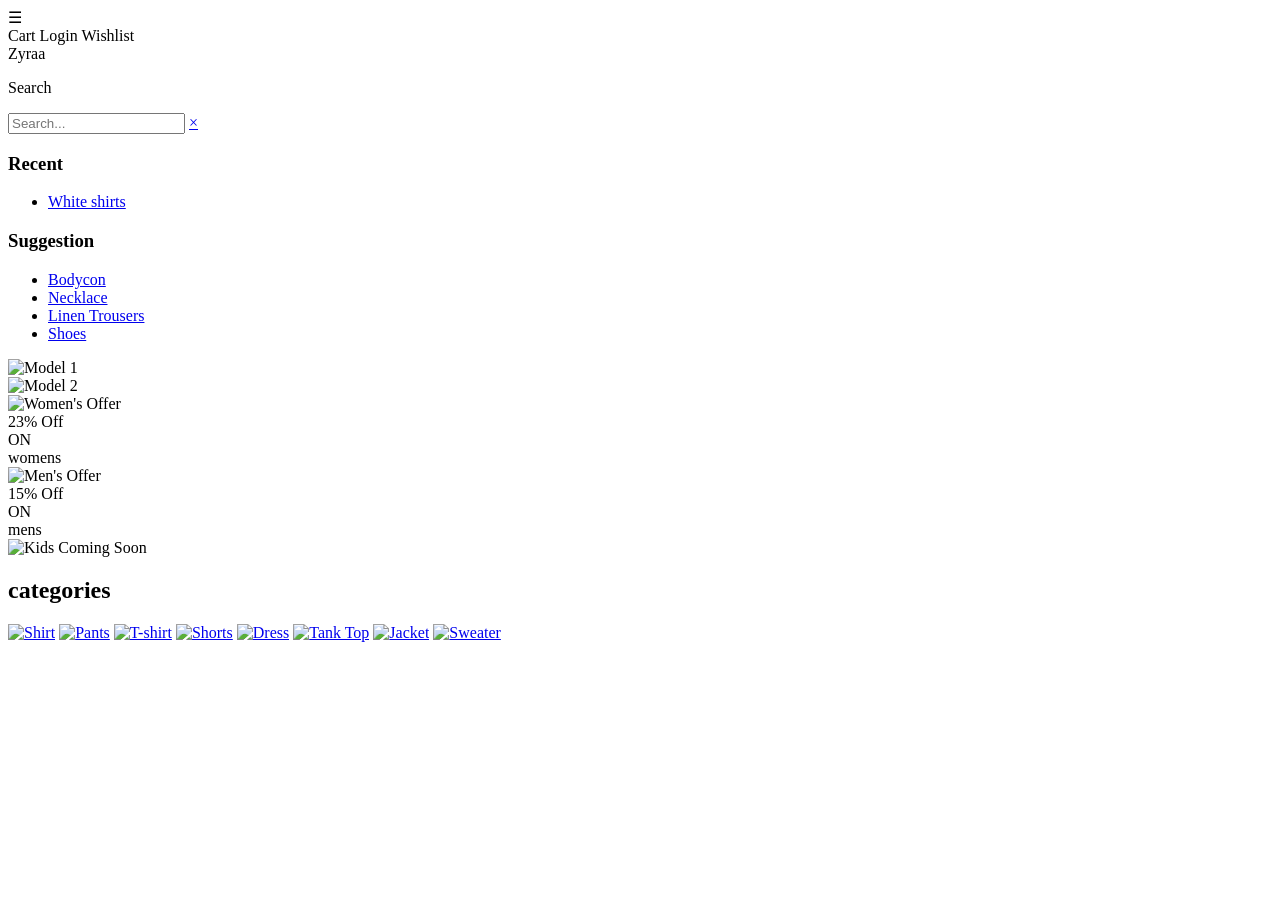
==== index.html @ 3f70c380 "Add files via upload" ====
<!DOCTYPE html>
<html lang="en">
<head>
  <meta charset="UTF-8" />
  <meta name="viewport" content="width=device-width, initial-scale=1.0"/>
  <title>Zyraa Fashion</title>
  <link rel="stylesheet" href="style.css" />
</head>
<body>

  <!-- Header / Navigation -->
   <!-- Header / Navigation -->
  <header>
    <div class="nav">
      <!-- Left: Menu + Logo -->
      <div class="left-section">
        <div class="menu">
             ☰
          <div class="dropdown">
            <span>Cart</span>
            <span>Login</span>
            <span>Wishlist</span>
            <!-- Add more items here -->
          </div>
        </div>
        <div class="logo">Zyraa</div>
      </div>

      <!-- Right: Search -->
      <div class="nav-right">
        <!-- Trigger Button -->
        <p id="openSearch" class="search-trigger">Search</p>

        <div id="searchPanel" class="search-container">
          <input type="text" class="search-input" placeholder="Search...">
          <span class="search-icon"></span>
          <a href="#" id="closeSearch" class="back-btn">×</a>

          <div class="search-section">
            <h3>Recent</h3>
            <ul class="search-list">
              <li><a href="#">White shirts</a></li>
            </ul>
          </div>  
          <div class="search-section">
            <h3>Suggestion</h3>
            <ul class="search-list">
              <li><a href="#">Bodycon</a></li>
              <li><a href="#">Necklace</a></li>
              <li><a href="#">Linen Trousers</a></li>
              <li><a href="#">Shoes</a></li>
            </ul>
          </div>
        </div>
      </div>
    </div>
  </header>


  <!-- Hero Section -->
  <section class="hero">
  <div class="hero-img">
    <img src="hero1.jpg" alt="Model 1">
  </div>
  <div class="hero-img">
    <img src="hero2.jpg" alt="Model 2">
  </div>
</section>


  <!-- Offers Section -->
  <section class="offers">
    <div class="offer">
      <img src="offer1.jpg" alt="Women's Offer">
      <div class="label">23% Off<br>ON<br>womens</div>
    </div>
    <div class="offer">
      <img src="offer2.jpg" alt="Men's Offer">
      <div class="label">15% Off<br>ON<br>mens</div>
    </div>
    <div class="offer">
      <img src="offer3.jpg" alt="Kids Coming Soon">
      <div class="label small"></div>
    </div>
  </section>

  <!-- Categories Section -->
  <section class="categories">
    <h2>categories</h2>
    <div class="grid">
      <a href="shirt.html"><img src="cat1.jpg" alt="Shirt" /></a>
      <a href="pants.html"><img src="cat2.jpg" alt="Pants" /></a>
      <a href="tshirt.html"><img src="cat3.jpg" alt="T-shirt" /></a>
      <a href="shorts.html"><img src="cat4.jpg" alt="Shorts" /></a>
      <a href="dress.html"><img src="cat5.jpg" alt="Dress" /></a>
      <a href="tanktop.html"><img src="cat6.jpg" alt="Tank Top" /></a>
      <a href="jacket.html"><img src="cat7.jpg" alt="Jacket" /></a>
      <a href="sweater.html"><img src="cat8.jpg" alt="Sweater" /></a>
    </div>
  </section>

</body>
<script src="script.js"></script>
</html>
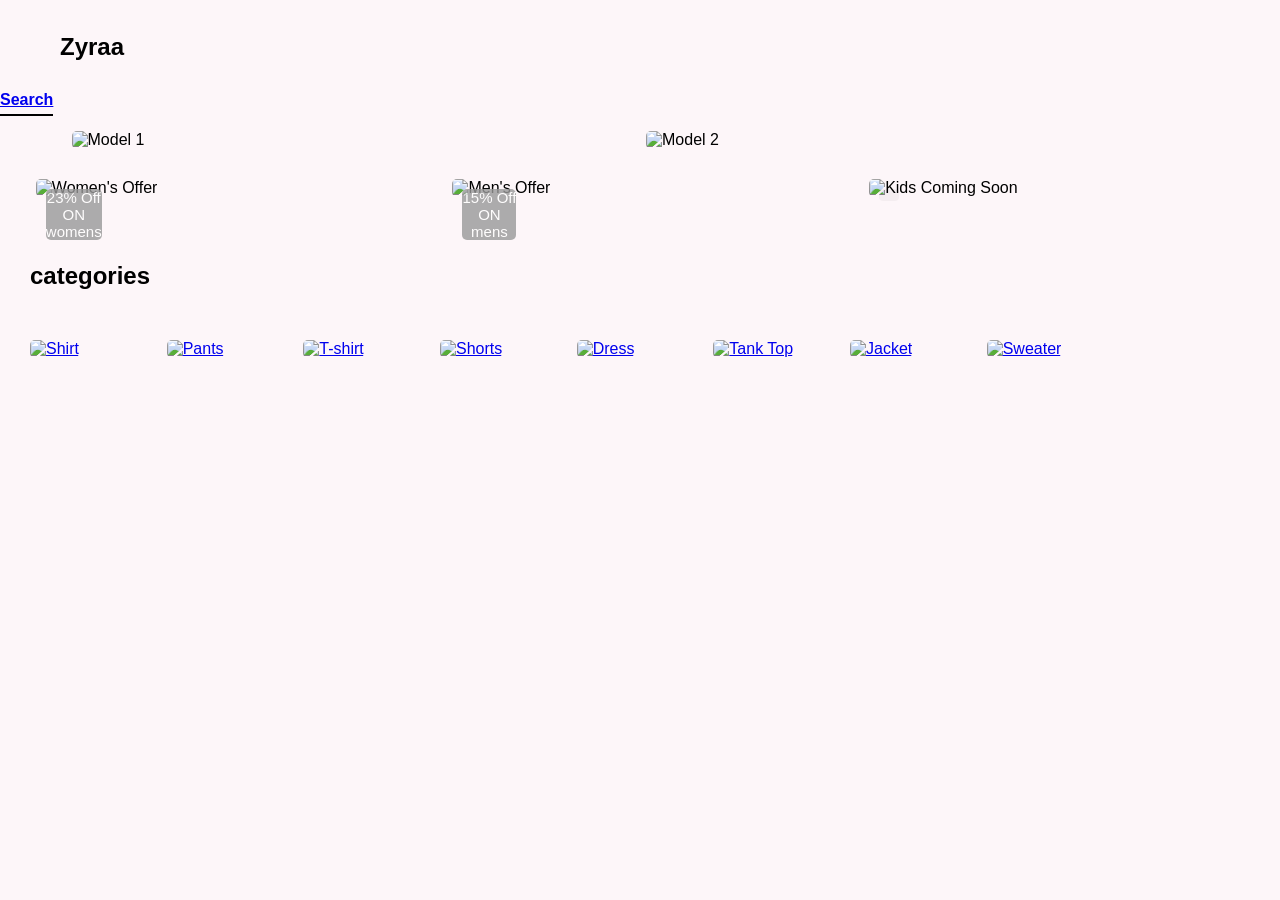
==== commit 2b75261c: "Update index.html" ====
--- a/index.html
+++ b/index.html
@@ -1,54 +1,33 @@
 <!DOCTYPE html>
 <html lang="en">
 <head>
+  <link href="https://fonts.googleapis.com/css2?family=Sansation:wght@300&display=swap" rel="stylesheet">
   <meta charset="UTF-8" />
   <meta name="viewport" content="width=device-width, initial-scale=1.0"/>
   <title>Zyraa Fashion</title>
   <link rel="stylesheet" href="style.css" />
 </head>
 <body>
-
-  <!-- Header / Navigation -->
-   <!-- Header / Navigation -->
-  <header>
-    <div class="nav">
-      <!-- Left: Menu + Logo -->
-      <div class="left-section">
-        <div class="menu">
-             ☰
-          <div class="dropdown">
-            <span>Cart</span>
-            <span>Login</span>
-            <span>Wishlist</span>
-            <!-- Add more items here -->
-          </div>
-        </div>
+<header>
+  <div class="menu">
+        <button id="menu-btn" class="menu-btn" style="padding:0; background:none; border:none; cursor:pointer;">
+          <span class="bar"></span>
+          <span class="bar"></span>
+          <span class="bar"></span>
+        </button>
+      </div>
         <div class="logo">Zyraa</div>
-      </div>
-
       <!-- Right: Search -->
       <div class="nav-right">
         <!-- Trigger Button -->
-        <p id="openSearch" class="search-trigger">Search</p>
-
-        <div id="searchPanel" class="search-container">
-          <input type="text" class="search-input" placeholder="Search...">
+        <a href="search.html" id="openSearch" class="search-trigger">Search</a>
+        <div id="searchPanel" class="search-container">       
           <span class="search-icon"></span>
-          <a href="#" id="closeSearch" class="back-btn">×</a>
-
           <div class="search-section">
-            <h3>Recent</h3>
             <ul class="search-list">
-              <li><a href="#">White shirts</a></li>
             </ul>
           </div>  
           <div class="search-section">
-            <h3>Suggestion</h3>
-            <ul class="search-list">
-              <li><a href="#">Bodycon</a></li>
-              <li><a href="#">Necklace</a></li>
-              <li><a href="#">Linen Trousers</a></li>
-              <li><a href="#">Shoes</a></li>
             </ul>
           </div>
         </div>
@@ -56,49 +35,46 @@
     </div>
   </header>
 
-
   <!-- Hero Section -->
   <section class="hero">
   <div class="hero-img">
-    <img src="hero1.jpg" alt="Model 1">
+    <img src="cats/hero1.jpg" alt="Model 1">
   </div>
   <div class="hero-img">
-    <img src="hero2.jpg" alt="Model 2">
+    <img src="cats/hero2.jpg" alt="Model 2">
   </div>
 </section>
-
-
   <!-- Offers Section -->
   <section class="offers">
     <div class="offer">
-      <img src="offer1.jpg" alt="Women's Offer">
+      <img src="cats/offer1.jpg" alt="Women's Offer">
       <div class="label">23% Off<br>ON<br>womens</div>
     </div>
     <div class="offer">
-      <img src="offer2.jpg" alt="Men's Offer">
+      <img src="cats/offer2.jpg" alt="Men's Offer">
       <div class="label">15% Off<br>ON<br>mens</div>
     </div>
     <div class="offer">
-      <img src="offer3.jpg" alt="Kids Coming Soon">
+      <img src="cats/offer3.jpg" alt="Kids Coming Soon">
       <div class="label small"></div>
     </div>
   </section>
 
   <!-- Categories Section -->
+
   <section class="categories">
     <h2>categories</h2>
     <div class="grid">
-      <a href="shirt.html"><img src="cat1.jpg" alt="Shirt" /></a>
-      <a href="pants.html"><img src="cat2.jpg" alt="Pants" /></a>
-      <a href="tshirt.html"><img src="cat3.jpg" alt="T-shirt" /></a>
-      <a href="shorts.html"><img src="cat4.jpg" alt="Shorts" /></a>
-      <a href="dress.html"><img src="cat5.jpg" alt="Dress" /></a>
-      <a href="tanktop.html"><img src="cat6.jpg" alt="Tank Top" /></a>
-      <a href="jacket.html"><img src="cat7.jpg" alt="Jacket" /></a>
-      <a href="sweater.html"><img src="cat8.jpg" alt="Sweater" /></a>
+      <a href="whitetshirt.html"><img src="cats/cat1.jpg" alt="Shirt" /></a>
+      <a href="pants.html"><img src="cats/cat2.jpg" alt="Pants" /></a>
+      <a href="page.html"><img src="cats/cat3.jpg" alt="T-shirt" /></a>
+      <a href="shorts.html"><img src="cats/cat4.jpg" alt="Shorts" /></a>
+      <a href="dress.html"><img src="cats/cat5.jpg" alt="Dress" /></a>
+      <a href="tanktop.html"><img src="cats/cat6.jpg" alt="Tank Top" /></a>
+      <a href="jacket.html"><img src="cats/cat7.jpg" alt="Jacket" /></a>
+      <a href="sweater.html"><img src="cats/cat8.jpg" alt="Sweater" /></a>
     </div>
   </section>
-
 </body>
 <script src="script.js"></script>
 </html>
--- a/style.css
+++ b/style.css
@@ -0,0 +1,327 @@
+body {
+  margin: 0;
+  font-family: Arial, sans-serif;
+  background: #fdf6f9;
+}
+
+.nav {
+  display: flex;
+  justify-content: space-between;
+  align-items: center;
+  padding: 15px 20px;
+}
+.left-section {
+  display: flex;
+  align-items: center;
+  gap: 10px;
+}
+/* Trigger text */
+/* Style for the search trigger with underline */
+.search-trigger {
+  display: inline-block;
+  position: relative;
+  font-weight: bold;
+  cursor: pointer;
+  padding-bottom: 5px;
+  border-bottom: 2px solid black; 
+  margin-right: 1050px;
+  margin-top: 30px;/* Permanent underline */
+}
+
+
+/* Line under Search - Hidden by default */
+.search-trigger::after {
+  content: "";
+  position: absolute;
+  bottom: -5px;
+  left: 0;
+  width: 100%;
+  height: 5px;
+  background: black;
+  opacity: 0;
+  transition: opacity 0.3s;
+}
+
+/* When active, show the underline */
+.search-trigger.active::after {
+  opacity: 1;
+}
+
+
+/* Popup search container */
+.search-container {
+  display: none;
+  position: absolute;
+  top: 60px;
+  background-color: #f9f7f8;
+  width: 250px;
+  padding: 15px;
+  border-radius: 10px;
+  box-shadow: 0 4px 12px rgba(0,0,0,0.1);
+  margin-left: -75px;
+  margin-top: 10px;
+}
+
+/* Input + icon */
+.search-input {
+  width: 100%;
+  padding: 10px;
+  border: none;
+  border-bottom: 1.5px solid #999;
+  font-size: 15px;
+  background-color: transparent;
+  outline: none;
+  text-decoration: none;
+
+}
+
+.search-icon {
+  position: absolute;
+  top: 25px;
+  right: 50px;
+  font-size: 16px;
+  color: #403d3d;
+  text-decoration: none;
+}
+
+/* Close / back button */
+.back-btn {
+  position: absolute;
+  top: 10px;
+  right: 10px;
+  font-size: 13px;
+  color: #999;
+  cursor: pointer;
+  text-decoration: none;
+}
+
+/* Sections */
+.search-section h3 {
+  font-size: 14px;
+  color: #888;
+  margin: 15px 0 5px;
+}
+
+.search-list {
+  list-style: none;
+  padding-left: 0;
+}
+
+.search-list li {
+  margin: 6px 0;
+}
+
+.search-list li a {
+  color: #333;
+  text-decoration: none;
+  font-size: 14px;
+}
+
+.search-list li a:hover {
+  text-decoration: underline;
+}
+
+/* Responsive design */
+@media (max-width: 600px) {
+  .search-container {
+    right: 10px;
+    left: 10px;
+    width: auto;
+  }
+
+  .search-icon {
+    right: 20px;
+  }
+
+  .search-input {
+    font-size: 14px;
+  }
+}
+
+
+.left-section {
+  display: flex;
+  align-items: center;
+  gap: 10px;
+}
+
+
+.dropdown {
+  display: none;
+  position: absolute;
+  top: 30px;
+  left: 0;
+  background: #fff;
+  border: 1px solid #ccc;
+  border-radius: 5px;
+  z-index: 10;
+  box-shadow: 0 2px 8px rgba(0, 0, 0, 0.15);
+  padding: 10px;
+  min-width: 150px;
+}
+
+.menu:hover .dropdown {
+  display: block;
+}
+
+.dropdown span {
+  display: block;
+  padding: 8px 12px;
+  font-size: 14px;
+  cursor: pointer;
+  color: #333;
+}
+
+.dropdown span:hover {
+  background: #f0f0f0;
+}
+
+.menu {
+  font-size: 24px;
+  cursor: pointer;
+}
+
+.logo {
+  font-size: 24px;
+  font-weight: bold;
+  color: #000;
+  margin-left: 60px;
+  margin-top: 5px;
+}
+
+.nav-right span {
+  margin-left: 20px;
+  cursor: pointer;
+  text-decoration: underline;
+  font-size: 14px;
+}
+.hero {
+  display: flex;
+  flex-wrap: wrap; /* Allows wrapping for smaller screens */
+  justify-content: center;
+  gap: 12px;
+  padding: 15px;
+
+}
+
+.hero img {
+  width:100%; /* Two images side by side with gap */
+.label {
+  position: absolute;
+  top: 10px;
+  left: 10px;
+  background: #999;
+  color: white;
+  padding: 10px 15px;
+  font-size: 16px;
+  text-align: center;
+  border-radius: 5px;
+  opacity: 0.8;
+  pointer-events: none;
+}
+
+.label.small {
+  position: absolute;
+  bottom: 10px;
+  left: 10px;
+  background: rgba(0, 0, 0, 0.05);
+  color: #333;
+  font-size: 14px;
+  padding: 6px 10px;
+  border-radius: 4px;
+  opacity: 0.7;
+  pointer-events: none;
+}
+      /* Keeps consistent shape */
+  object-fit: cover;
+  border-radius: 5px;
+  transition: all 0.3s ease-in-out;
+}
+
+.hero-img {
+  flex: 1 1 55%;
+  max-width: 45%;
+}
+
+
+@media (max-width: 768px) {
+  .hero {
+    padding: 15px;
+  }
+
+  .hero img {
+    width:100%; /* Still side by side */
+    margin-bottom: 10px;
+  }
+}
+
+
+
+/* OFFERS SECTION */
+.offers {
+  display: flex;
+  justify-content: space-around;
+  padding: 15px;
+}
+
+.offer {
+  position: relative;
+  width: 30%;
+}
+
+.offer img {
+  width: 100%;
+  height: 100%;
+  border-radius: 5px;
+
+}
+.label {
+  position: absolute;
+  top: 10px;
+  left: 10px;
+  background: #999;
+  color: white;
+  padding: 10px px;
+  font-size: 15px;
+  text-align: center;
+  border-radius: 5px;
+  opacity: 0.8;
+  pointer-events: none;
+}
+
+.label.small {
+  position: absolute;
+  bottom: 10px;
+  left: 10px;
+  background: rgba(0, 0, 0, 0.05);
+  color: #333;
+  font-size: 12px;
+  padding: 6px 10px;
+  border-radius: 4px;
+  opacity: 0.7;
+  pointer-events: none;
+}
+
+
+
+/* CATEGORIES SECTION */
+.categories {
+  padding: 30px;
+}
+
+.categories h2 {
+  text-transform: lowercase;
+  margin-bottom: 50px;
+}
+
+.grid {
+  display: grid;
+  grid-template-columns: repeat(auto-fill, minmax(120px, 1fr));
+  gap: 10px;
+}
+
+.grid img {
+  width: 100%;
+  height: 100%;
+  border-radius: 5px;
+}
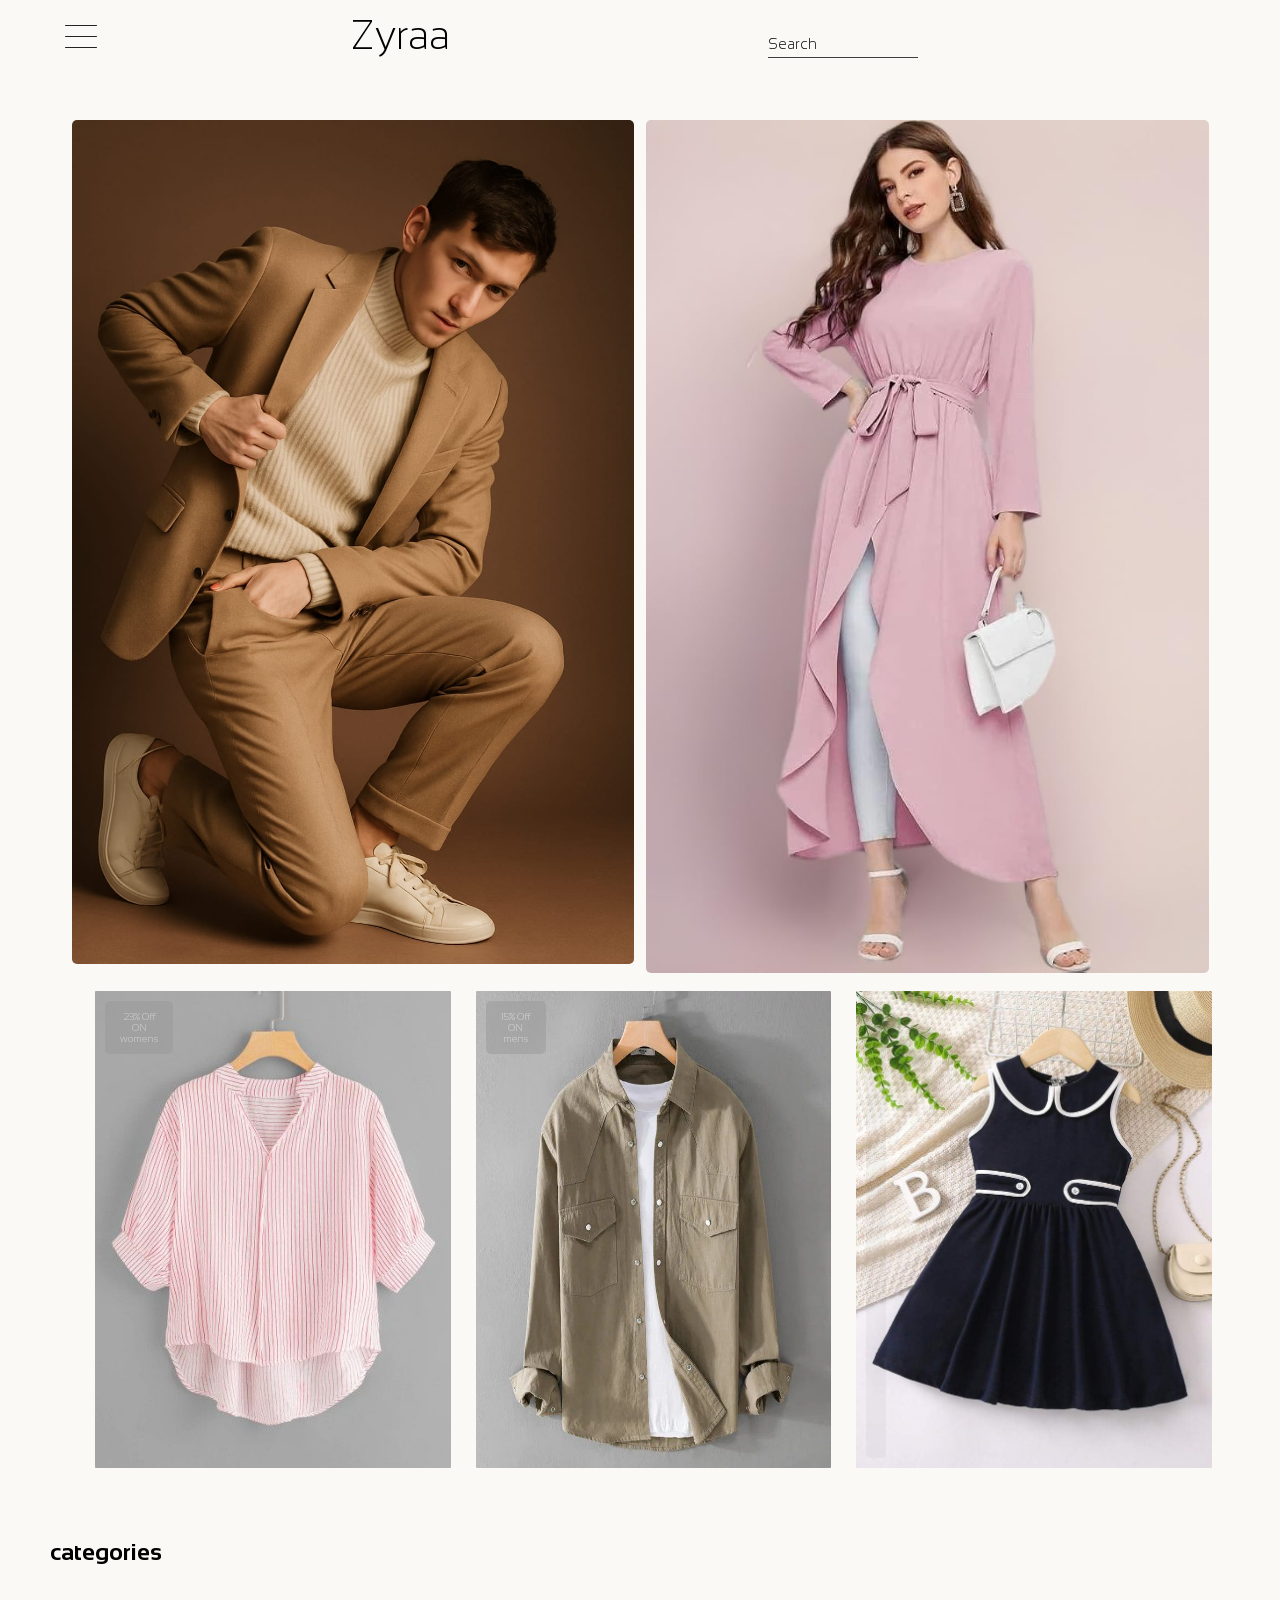
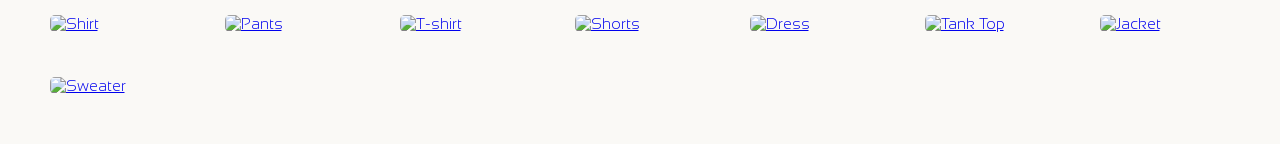
==== commit 0e88e5ad: "Update index.html" ====
--- a/index.html
+++ b/index.html
@@ -38,24 +38,24 @@
   <!-- Hero Section -->
   <section class="hero">
   <div class="hero-img">
-    <img src="cats/hero1.jpg" alt="Model 1">
+    <img src="hero1.jpg" alt="Model 1">
   </div>
   <div class="hero-img">
-    <img src="cats/hero2.jpg" alt="Model 2">
+    <img src="hero2.jpg" alt="Model 2">
   </div>
 </section>
   <!-- Offers Section -->
   <section class="offers">
     <div class="offer">
-      <img src="cats/offer1.jpg" alt="Women's Offer">
+      <img src="offer1.jpg" alt="Women's Offer">
       <div class="label">23% Off<br>ON<br>womens</div>
     </div>
     <div class="offer">
-      <img src="cats/offer2.jpg" alt="Men's Offer">
+      <img src="offer2.jpg" alt="Men's Offer">
       <div class="label">15% Off<br>ON<br>mens</div>
     </div>
     <div class="offer">
-      <img src="cats/offer3.jpg" alt="Kids Coming Soon">
+      <img src="offer3.jpg" alt="Kids Coming Soon">
       <div class="label small"></div>
     </div>
   </section>
@@ -65,16 +65,17 @@
   <section class="categories">
     <h2>categories</h2>
     <div class="grid">
-      <a href="whitetshirt.html"><img src="cats/cat1.jpg" alt="Shirt" /></a>
-      <a href="pants.html"><img src="cats/cat2.jpg" alt="Pants" /></a>
-      <a href="page.html"><img src="cats/cat3.jpg" alt="T-shirt" /></a>
-      <a href="shorts.html"><img src="cats/cat4.jpg" alt="Shorts" /></a>
-      <a href="dress.html"><img src="cats/cat5.jpg" alt="Dress" /></a>
-      <a href="tanktop.html"><img src="cats/cat6.jpg" alt="Tank Top" /></a>
-      <a href="jacket.html"><img src="cats/cat7.jpg" alt="Jacket" /></a>
-      <a href="sweater.html"><img src="cats/cat8.jpg" alt="Sweater" /></a>
+      <a href="whitetshirt.html"><img src="cat1.jpg" alt="Shirt" /></a>
+      <a href="pants.html"><img src="cat2.jpg" alt="Pants" /></a>
+      <a href="page.html"><img src="cat3.jpg" alt="T-shirt" /></a>
+      <a href="shorts.html"><img src="cat4.jpg" alt="Shorts" /></a>
+      <a href="dress.html"><img src="cat5.jpg" alt="Dress" /></a>
+      <a href="tanktop.html"><img src="cat6.jpg" alt="Tank Top" /></a>
+      <a href="jacket.html"><img src="cat7.jpg" alt="Jacket" /></a>
+      <a href="sweater.html"><img src="cat8.jpg" alt="Sweater" /></a>
     </div>
   </section>
 </body>
 <script src="script.js"></script>
 </html>
+
--- a/style.css
+++ b/style.css
@@ -1,199 +1,85 @@
 body {
   margin: 0;
-  font-family: Arial, sans-serif;
-  background: #fdf6f9;
-}
-
-.nav {
-  display: flex;
-  justify-content: space-between;
+  background: #faf9f6;
+  font-family: 'Sansation', sans-serif;
+  font-weight: 300;
+  font-style: normal;
+}
+
+
+.nav-right {
+  display: flex;
+  justify-content: flex-end; /* Pushes content to the right */
   align-items: center;
-  padding: 15px 20px;
-}
+}
+
+
 .left-section {
   display: flex;
   align-items: center;
   gap: 10px;
 }
+
 /* Trigger text */
 /* Style for the search trigger with underline */
-.search-trigger {
-  display: inline-block;
-  position: relative;
-  font-weight: bold;
-  cursor: pointer;
-  padding-bottom: 5px;
-  border-bottom: 2px solid black; 
-  margin-right: 1050px;
-  margin-top: 30px;/* Permanent underline */
-}
-
-
-/* Line under Search - Hidden by default */
-.search-trigger::after {
-  content: "";
-  position: absolute;
-  bottom: -5px;
-  left: 0;
-  width: 100%;
-  height: 5px;
-  background: black;
-  opacity: 0;
-  transition: opacity 0.3s;
-}
-
-/* When active, show the underline */
-.search-trigger.active::after {
-  opacity: 1;
-}
-
-
-/* Popup search container */
-.search-container {
-  display: none;
-  position: absolute;
-  top: 60px;
-  background-color: #f9f7f8;
-  width: 250px;
-  padding: 15px;
-  border-radius: 10px;
-  box-shadow: 0 4px 12px rgba(0,0,0,0.1);
-  margin-left: -75px;
-  margin-top: 10px;
-}
-
-/* Input + icon */
-.search-input {
-  width: 100%;
-  padding: 10px;
-  border: none;
-  border-bottom: 1.5px solid #999;
-  font-size: 15px;
-  background-color: transparent;
-  outline: none;
-  text-decoration: none;
-
-}
-
-.search-icon {
-  position: absolute;
-  top: 25px;
-  right: 50px;
-  font-size: 16px;
-  color: #403d3d;
-  text-decoration: none;
-}
-
-/* Close / back button */
-.back-btn {
-  position: absolute;
-  top: 10px;
-  right: 10px;
-  font-size: 13px;
-  color: #999;
-  cursor: pointer;
-  text-decoration: none;
-}
-
-/* Sections */
-.search-section h3 {
-  font-size: 14px;
-  color: #888;
-  margin: 15px 0 5px;
-}
-
-.search-list {
-  list-style: none;
-  padding-left: 0;
-}
-
-.search-list li {
-  margin: 6px 0;
-}
-
-.search-list li a {
-  color: #333;
-  text-decoration: none;
-  font-size: 14px;
-}
-
-.search-list li a:hover {
-  text-decoration: underline;
-}
-
-/* Responsive design */
-@media (max-width: 600px) {
-  .search-container {
-    right: 10px;
-    left: 10px;
-    width: auto;
-  }
-
-  .search-icon {
-    right: 20px;
-  }
-
-  .search-input {
-    font-size: 14px;
-  }
-}
-
-
-.left-section {
-  display: flex;
+.bar{
+   transition: 0.4 ease;
+}
+.menu-btn {
+  font-size: 24px;
+  display: flex;
+  flex-direction: column;
+  justify-content: center;
   align-items: center;
   gap: 10px;
-}
-
-
-.dropdown {
-  display: none;
-  position: absolute;
-  top: 30px;
-  left: 0;
-  background: #fff;
-  border: 1px solid #ccc;
-  border-radius: 5px;
-  z-index: 10;
-  box-shadow: 0 2px 8px rgba(0, 0, 0, 0.15);
-  padding: 10px;
-  min-width: 150px;
-}
-
-.menu:hover .dropdown {
+  background: none;
+  border: none;
+  cursor: pointer;
+  margin-top: 20px;
+}
+
+.menu-btn .bar {
   display: block;
-}
-
-.dropdown span {
-  display: block;
-  padding: 8px 12px;
-  font-size: 14px;
-  cursor: pointer;
-  color: #333;
-}
-
-.dropdown span:hover {
-  background: #f0f0f0;
-}
+  width: 32px;
+  height: 1px;
+  background: #222;
+  border-radius: 2px;
+  transition: transform 0.4s, opacity 0.4s;
+}
+.menu-btn.active .bar:nth-child(1) {
+  transform: translateY(11px) rotate(55deg);
+}
+
+.menu-btn.active .bar:nth-child(2) {
+  opacity: 0;
+}
+
+.menu-btn.active .bar:nth-child(3) {
+  transform: translateY(-11px) rotate(-55deg);
+}
+
 
 .menu {
-  font-size: 24px;
-  cursor: pointer;
+  font-size: 40px;
+  margin-right: -px;
+  cursor: auto;
+  margin-left: 60px;
+  padding: 5px;
 }
 
 .logo {
-  font-size: 24px;
-  font-weight: bold;
+  font-size: 40px;
+  font-weight: 200px;
   color: #000;
-  margin-left: 60px;
-  margin-top: 5px;
+  margin-left: 350px;
+  margin-top: -40px;
 }
 
 .nav-right span {
-  margin-left: 20px;
-  cursor: pointer;
-  text-decoration: underline;
-  font-size: 14px;
+margin-right: 50px;
+  cursor: pointer;
+  font-size: 15px;
+  position :relative;
 }
 .hero {
   display: flex;
@@ -201,11 +87,15 @@
   justify-content: center;
   gap: 12px;
   padding: 15px;
-
 }
 
 .hero img {
-  width:100%; /* Two images side by side with gap */
+  width: 100%; /* Two images side by side with gap */
+  object-fit: cover;
+  border-radius: 5px;
+  transition: all 0.3s ease-in-out;
+}
+
 .label {
   position: absolute;
   top: 10px;
@@ -232,17 +122,11 @@
   opacity: 0.7;
   pointer-events: none;
 }
-      /* Keeps consistent shape */
-  object-fit: cover;
-  border-radius: 5px;
-  transition: all 0.3s ease-in-out;
-}
 
 .hero-img {
   flex: 1 1 55%;
   max-width: 45%;
 }
-
 
 @media (max-width: 768px) {
   .hero {
@@ -250,31 +134,33 @@
   }
 
   .hero img {
-    width:100%; /* Still side by side */
+    width: 100%; /* Still side by side */
     margin-bottom: 10px;
   }
 }
 
-
-
 /* OFFERS SECTION */
 .offers {
   display: flex;
-  justify-content: space-around;
-  padding: 15px;
+  gap: 25px;
+  margin-left: 95px;
+  
+
 }
 
 .offer {
   position: relative;
   width: 30%;
+  gap: 10px;
 }
 
 .offer img {
   width: 100%;
   height: 100%;
-  border-radius: 5px;
-
-}
+  border-radius: 1px;
+  gap: 50px;
+}
+
 .label {
   position: absolute;
   top: 10px;
@@ -282,10 +168,10 @@
   background: #999;
   color: white;
   padding: 10px px;
-  font-size: 15px;
+  font-size: 10px;
   text-align: center;
   border-radius: 5px;
-  opacity: 0.8;
+  opacity: 0.5;
   pointer-events: none;
 }
 
@@ -302,11 +188,10 @@
   pointer-events: none;
 }
 
-
-
 /* CATEGORIES SECTION */
 .categories {
-  padding: 30px;
+  padding: 50px;
+  gap: 20px;
 }
 
 .categories h2 {
@@ -317,7 +202,7 @@
 .grid {
   display: grid;
   grid-template-columns: repeat(auto-fill, minmax(120px, 1fr));
-  gap: 10px;
+  gap: 45px;
 }
 
 .grid img {
@@ -325,3 +210,96 @@
   height: 100%;
   border-radius: 5px;
 }
+.search-trigger {
+  text-decoration: none;
+  cursor: pointer;
+  font-size: 15px;
+  color: #000;
+margin-bottom: 0px;
+margin-right: 25%;
+  margin-top: -70px;
+}
+#openSearch {
+  transform: translateX(18px);
+  border-bottom: 1px solid #3f3e3e;
+  padding-bottom: 5px;
+  display: inline-block;
+  width:150px;
+ /* Move left by 100px */
+}
+#openSearch::after {
+  position:relative;
+  left: -50px;
+  bottom: -40px;
+  height: 2px;
+  width: 150px; /* Adjust length as needed */
+  background: #3f3e3e; /* Line color */
+}
+
+.search-section {
+  max-width: 400px;
+  margin: 30px auto;
+  font-family: Arial, sans-serif;
+  color: #444;
+  margin-bottom: 0px;
+
+}
+.search-box {
+  display: flex;
+  align-items: center;
+  border-bottom: 2px solid #444;
+  padding: 5px 0;
+}
+
+.search-box input {
+  flex: 1;
+  border: none;
+  outline: none;
+  font-size: 18px;
+  background: transparent;
+}
+
+.search-icon {
+  font-size: 18px;
+  color: #777;
+  cursor: pointer;
+  margin-left: 10px;
+}
+.back1 {
+  position: absolute; /* lets you place it anywhere */
+  top: 10px;           /* distance from top of page */
+  left: -10px;      
+  margin-right: 50px;
+  margin-left: 50px;    /* distance from left of page */
+  font-size: 16px;
+  color: #b3b3b3;
+  cursor: pointer;
+}
+
+.back1:hover {
+  text-decoration: none;
+}
+
+
+
+.products {
+  max-width: 1100px;
+  margin: auto;
+}
+
+.products h3 {
+  font-size: 12px;
+  color: #faf9f6;
+  margin-bottom: 20px;
+}
+
+.product-grid {
+  display: grid;
+  grid-template-columns: repeat(auto-fit, minmax(180px, 1fr));
+  gap: 20px;
+}
+
+.product-grid img {
+  width: 100%;
+  background: #faf9f6;
+}
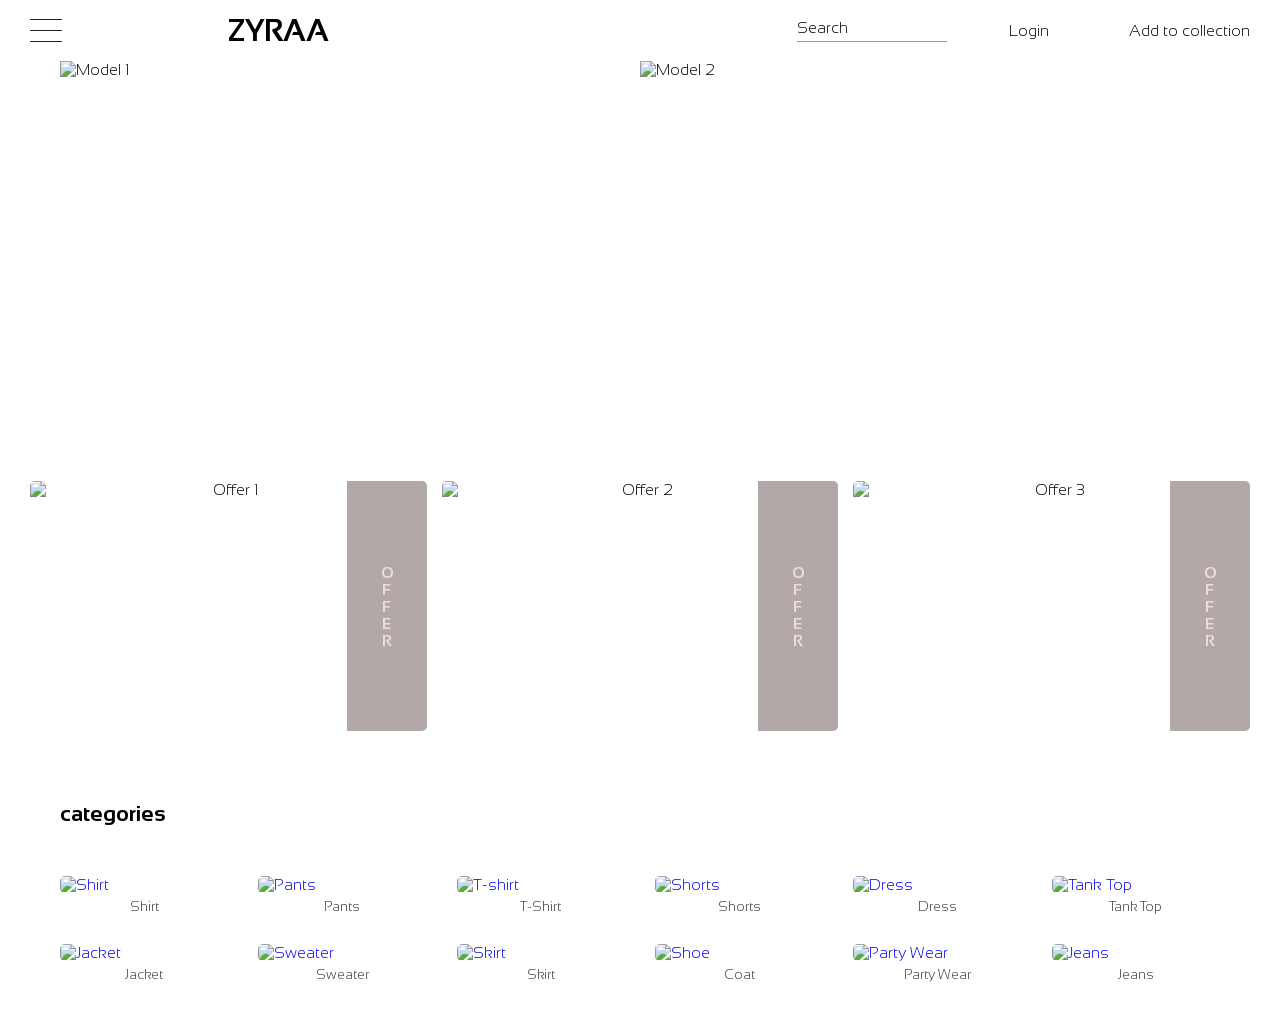
==== commit eb891d14: "Add files via upload" ====
--- a/index.html
+++ b/index.html
@@ -1,81 +1,875 @@
 <!DOCTYPE html>
 <html lang="en">
 <head>
-  <link href="https://fonts.googleapis.com/css2?family=Sansation:wght@300&display=swap" rel="stylesheet">
   <meta charset="UTF-8" />
   <meta name="viewport" content="width=device-width, initial-scale=1.0"/>
   <title>Zyraa Fashion</title>
-  <link rel="stylesheet" href="style.css" />
+  <link href="https://fonts.googleapis.com/css2?family=Sansation:wght@300&display=swap" rel="stylesheet">
+  
+  <style>
+       * {
+            text-decoration: none;
+            box-sizing: border-box;
+            margin: 0;
+            padding: 0;
+        }
+
+        body {
+            background: #fff;
+            font-family: 'Sansation', sans-serif;
+            font-weight: 300;
+            font-style: normal;
+        }
+
+        #head {
+            margin-top: 10px;
+        }
+
+        /* Header Styling */
+        header {
+            display: flex;
+            justify-content: space-between;
+            align-items: center;
+            padding: 4px 30px;
+            background-color: #fff;
+            width: 100%;
+            position: relative;
+            z-index: 10;
+        }
+
+        .header-left {
+            display: flex;
+            align-items: center;
+            gap: 15px;
+        }
+
+        .menu-btn {
+            display: flex;
+            flex-direction: column;
+            justify-content: center;
+            align-items: center;
+            gap: 10px;
+            background: none;
+            border: none;
+            cursor: pointer;
+            padding-right: 50px;
+        }
+
+        .menu-btn .bar {
+            display: block;
+            width: 32px;
+            height: 1px;
+            background: #222;
+            border-radius: 2px;
+            transition: transform 0.4s, opacity 0.4s;
+        }
+
+        .menu-btn.active .bar:nth-child(1) {
+            transform: translateY(11px) rotate(55deg);
+        }
+
+        .menu-btn.active .bar:nth-child(2) {
+            opacity: 0;
+        }
+
+        .menu-btn.active .bar:nth-child(3) {
+            transform: translateY(-11px) rotate(-55deg);
+        }
+
+        #hello {
+            font-size: 30px;
+            font-weight: bold;
+            margin: 0;
+            padding-left: 100px;
+        }
+
+        .header-right {
+            display: flex;
+            align-items: center;
+            gap: 80px;
+        }
+
+        .header-right span {
+            cursor: pointer;
+        }
+
+        #openSearch {
+            transform: translateX(18px);
+            border-bottom: 1px solid rgba(0, 0, 0, 0.4);
+            padding-bottom: 5px;
+            display: inline-block;
+            width: 150px;
+            position: relative;
+            cursor: pointer;
+        }
+
+        /* Tablet View Adjustments */
+        @media (min-width: 768px) and (max-width: 1024px) {
+            header {
+                padding: 4px 20px;
+            }
+
+            .header-left {
+                gap: 12px; /* Reduced spacing */
+            }
+
+            #hello {
+                font-size: 28px;
+                padding-left: 80px; /* Slightly reduced */
+            }
+
+            .header-right {
+                gap: 40px; /* Reduced spacing */
+                flex-direction: row; /* Same as desktop */
+                align-items: center;
+            }
+
+            #openSearch {
+                width: 120px;
+                transform: translateX(10px);
+                display: inline-block; /* Same as desktop */
+            }
+
+            #navMenu {
+                max-height: none; /* Always visible like desktop */
+                opacity: 1;
+                flex-direction: row; /* Horizontal layout like desktop */
+                align-items: center;
+                width: auto;
+                padding: 0;
+                background: none;
+                border-top: none;
+                overflow: visible; /* Ensure no clipping */
+            }
+
+            #navMenu > p.search-trigger,
+            #navMenu > span {
+                display: inline-block; /* Inline like desktop */
+                width: auto;
+                text-align: center;
+                font-size: 16px;
+                padding: 5px 0; /* Reduced padding */
+                border-bottom: none;
+            }
+
+            .menu-btn {
+                display: flex; /* Show menu button in tablet view like desktop */
+                padding-right: 30px; /* Reduced spacing */
+            }
+        }
+
+        /* Mobile View */
+        @media (max-width: 767px) {
+            #navMenu {
+                max-height: 0;
+                opacity: 0;
+                overflow: hidden;
+                flex-direction: column;
+                align-items: flex-start;
+                width: 100%;
+                gap: 15px;
+                padding: 0 15px;
+                background: #fff;
+                border-top: 1px solid #ddd;
+                transition: max-height 0.4s ease, opacity 0.4s ease, padding 0.3s ease;
+            }
+
+            #navMenu.show {
+                max-height: 500px;
+                opacity: 1;
+                padding: 15px;
+            }
+
+            #navMenu > p.search-trigger,
+            #navMenu > span {
+                display: block;
+                width: 100%;
+                text-align: left;
+                font-size: 16px;
+                cursor: pointer;
+                padding: 10px 0;
+                border-bottom: 1px solid #eee;
+            }
+
+            #openSearch {
+                margin: 0;
+                transform: none;
+            }
+
+            .menu-btn {
+                display: flex; /* Ensure menu button is visible in mobile view */
+            }
+
+            .header-left {
+                gap: 10px;
+            }
+
+            #hello {
+                font-size: 26px;
+                padding-left: 20px; /* Reduced padding for better alignment */
+            }
+        }
+
+        @media (max-width: 480px) {
+            header {
+                flex-direction: column;
+                align-items: flex-start;
+                text-align: left;
+                padding: 4px 10px;
+            }
+
+            .header-left {
+                width: 100%;
+                justify-content: flex-start;
+                gap: 10px;
+                padding-left: 0;
+            }
+
+            #hello {
+                font-size: 24px;
+                padding-left: 10px; /* Further reduced for small screens */
+                margin-top: 8px;
+            }
+        }
+        @media (min-width: 768px) and (max-width: 1024px) {
+    header {
+        padding: 4px 20px;
+    }
+
+    .header-left {
+        gap: 12px; /* Reduced spacing */
+    }
+
+    #hello {
+        font-size: 28px;
+        padding-left: 80px; /* Slightly reduced */
+    }
+
+    .header-right {
+        gap: 40px; /* Reduced spacing */
+        flex-direction: row; /* Horizontal layout like desktop */
+        align-items: center;
+    }
+
+    .header-right input {
+        padding-right: 30px; /* Reduced spacing */
+    }
+
+    #openSearch {
+        width: 120px;
+        transform: translateX(10px);
+        display: inline-block; /* Same as desktop */
+    }
+
+    #navMenu {
+        max-height: none; /* Always visible like desktop */
+        opacity: 1;
+        flex-direction: row; /* Horizontal layout like desktop */
+        align-items: center;
+        width: auto;
+        padding: 0;
+        background: none;
+        border-top: none;
+        overflow: visible; /* Ensure no clipping */
+    }
+
+    #navMenu > p.search-trigger,
+    #navMenu > span {
+        display: inline-block; /* Inline like desktop */
+        width: auto;
+        text-align: center;
+        font-size: 16px;
+        padding: 5px 0; /* Reduced padding */
+        border-bottom: none;
+    }
+
+    .menu-btn {
+        display: flex; /* Show menu button in tablet view like desktop */
+        padding-right: 30px; /* Reduced spacing */
+    }
+}
+    /* Hero Section */
+    .hero {
+      width: 100%;
+      max-width: 1450px;
+      height: 400px;
+      overflow: hidden;
+      margin: 0 auto;
+      margin-top: 50px;
+      display: flex;
+    }
+
+    .hero-img {
+      flex: 0.5;
+      position: relative;
+      margin: 0;
+      height: 100%;
+    }
+
+    .hero-img img {
+      width: 100%;
+      height: 100%;
+      object-fit: cover;
+      display: block;
+      vertical-align: top;
+    }
+  
+
+    /* Mobile View Adjustments */
+    @media (max-width: 767px) {
+      .hero {
+        max-width: 100%;
+        height: 200px;
+        padding: 0 10px;
+      }
+
+      .hero-img {
+        flex: 1;
+        margin: 0;
+      }
+
+      .hero-img img {
+        height: 100%;
+        max-width: 100%;
+      }
+    }
+
+    /* Offers Section */
+    .offers {
+      padding: 20px;
+      text-align: center;
+      margin-top: 50px;
+    }
+
+    .offers h1 {
+      font-size: 32px;
+      margin-bottom: 20px;
+    }
+
+    .offer-grid {
+      display: grid;
+      grid-template-columns: repeat(3, 1fr);
+      gap: 20px;
+      width: 100%;
+      max-width: 1450px;
+      margin: 0 auto;
+    }
+
+    .img-wrapper {
+      position: relative;
+      display: flex;
+    }
+
+    .offer-item img {
+      width: 100%;
+      height: 300px;
+      object-fit: cover;
+      display: block;
+      border-radius: 5px;
+    }
+
+    .offer-strip {
+      position: absolute;
+      top: 0;
+      right: 0;
+      width: 100px;
+      height: 100%;
+      background: #b1a8a7;
+      color: #eedada;
+      display: flex;
+      justify-content: center;
+      align-items: center;
+      font-size: 18px;
+      font-weight: bold;
+      text-transform: uppercase;
+      writing-mode: vertical-rl;
+      text-orientation: upright;
+      border-radius: 0 5px 5px 0;
+    }
+
+    /* Responsive Adjustments for Offer Section */
+    @media (max-width: 767px) {
+      .offer-grid {
+        grid-template-columns: 1fr;
+        max-width: 100%;
+      }
+
+      .offer-item img {
+        height: 200px;
+      }
+
+      .offer-strip {
+        width: 60px;
+        font-size: 16px;
+      }
+    }
+
+    /* Categories */
+    .categories {
+      padding: 50px; /* From sample */
+      gap: 20px; /* From sample */
+    }
+
+    .categories h2 {
+      margin-bottom: 50px; /* From sample */
+      font-size: 22px;
+      text-transform: lowercase; /* From sample */
+    }
+
+    .product-grid {
+      display: grid;
+      grid-template-columns: repeat(6, 1fr); /* 6 images per row */
+      gap: 45px; /* From sample .grid */
+      width: 100%;
+      max-width: 1450px; /* Match hero and offer sections */
+      margin: 0 auto;
+    }
+
+    .card {
+      border-radius: 12px;
+      border: none;
+      transition: transform 0.3s, box-shadow 0.3s;
+    }
+
+    .card:hover {
+      transform: translateY(-5px);
+      box-shadow: 0 8px 20px rgba(0,0,0,0.1);
+    }
+
+    .card-img-top {
+      width: 100%;
+      height: 250px;
+      object-fit: cover;
+      border-radius: 5px; /* From sample .grid img */
+      background: #fff; /* From sample .product-grid img */
+    }
+
+    .product-grid span {
+      display: block;
+      margin-top: 5px;
+      font-size: 14px;
+      text-align: center;
+      color: #333;
+      text-transform: capitalize;
+    }
+
+    /* Responsive Adjustments for Categories */
+    @media (max-width: 576px) {
+      .product-grid {
+        grid-template-columns: 1fr; /* Single column on small screens */
+        gap: 20px; /* From sample .product-grid */
+      }
+      .card-img-top {
+        height: 180px;
+      }
+    }
+
+    @media (min-width: 577px) and (max-width: 767px) {
+      .product-grid {
+        grid-template-columns: repeat(2, 1fr); /* 2 columns on tablet */
+        gap: 20px; /* From sample .product-grid */
+      }
+      .card-img-top {
+        height: 200px;
+      }
+    }
+
+    @media (min-width: 768px) and (max-width: 991px) {
+      .product-grid {
+        grid-template-columns: repeat(3, 1fr); /* 3 columns for medium screens */
+        gap: 20px; /* From sample .product-grid */
+      }
+      .card-img-top {
+        height: 200px;
+      }
+    }
+
+    @media (min-width: 992px) {
+      .product-grid {
+        grid-template-columns: repeat(6, 1fr); /* 6 columns for large screens */
+        gap: 45px; /* From sample .grid */
+      }
+      .card-img-top {
+        height: 260px;
+      }
+    }
+
+    /* Placeholder for missing images */
+    .placeholder {
+      background-color: #ccc;
+      width: 150px;
+      height: 150px;
+    }
+
+    /* Wrapper for Vertical Stacking */
+    .main-content {
+      padding: 0 10px;
+      max-width: 100%;
+    }
+
+
+@media (min-width: 1024px) and (max-width: 1440px) {
+  .hero {
+    display: flex;
+    justify-content: center; /* center the two images */
+  
+    max-width: 1200px; /* shrink the hero container */
+    height: 400px; /* keep height same as desktop */
+    margin: 10px auto 0 auto;
+  }
+
+  .hero-img {
+    flex: 1; /* equal width */
+    max-width: 580px; /* make each image shrink */
+  }
+
+  .hero-img img {
+    width: 100%;
+    height: 100%;
+    object-fit: cover; /* keep aspect ratio */
+  }
+}
+
+
+
+    /* Adjustments for 1024px (laptop screens) */
+@media (min-width: 992px) and (max-width: 1440px) {
+  
+
+  /* Hero section */
+  .hero {
+    height: 350px; /* slightly shorter to fit screen */
+  }
+  .hero-img img {
+    object-fit: cover; /* ensures no zoomed effect */
+  }
+
+  /* Offers section */
+  .offer-grid {
+    gap: 15px; /* slightly reduce spacing */
+  }
+  .offer-item img {
+    height: 250px; /* adjust to fit screen better */
+  }
+  .offer-strip {
+    width: 80px; /* narrower strip for smaller screen */
+    font-size: 16px;
+  }
+
+  /* Categories */
+  .product-grid {
+    gap: 30px; /* reduce spacing between cards */
+  }
+  .card-img-top {
+    height: 220px; /* adjust to fit screen better */
+  }
+}
+
+
+/* Hero Section for 768px - no gap, same look as desktop */
+@media (max-width: 769px) {
+  .hero {
+    max-width: 1200px; /* Shrink container to fit screen */
+    height: 230px;      /* Reduce height */
+    margin: 50px auto 0 auto;
+    display: flex;
+    gap: 0;             /* No space between images */
+  }
+
+  .hero-img {
+    flex: 1;            /* Equal width for both images */
+    max-width: 50%;     /* Each takes half of hero container */
+    height: 100%;
+  }
+
+  .hero-img img {
+    width: 100%;
+    height: 100%;
+    object-fit: cover;  /* Keep image aspect ratio */
+    display: block;
+  }
+}
+
+
+/* Hero Section for 425px */
+@media (max-width: 426px) {
+  .hero {
+    max-width: 100%;
+    height: 130px;  /* Adjust height */
+    margin: 50px auto 0 auto;
+    display: flex;
+    gap: 0;         /* No space between images */
+  }
+
+  .hero-img {
+    flex: 1;        /* Equal width for both images */
+    max-width: 50%; /* Each takes half */
+    height: 100%;
+  }
+
+  .hero-img img {
+    width: 100%;
+    height: 100%;
+    object-fit: cover;
+    display: block;
+  }
+}
+
+/* Hero Section for 375px */
+@media (max-width: 376px) {
+  .hero {
+    max-width: 100%;
+    height: 130px;  /* Slightly smaller height */
+    margin: 50px auto 0 auto;
+    display: flex;
+    gap: 0;         /* No space between images */
+  }
+
+  .hero-img {
+    flex: 1;
+    max-width: 50%;
+    height: 100%;
+  }
+
+  .hero-img img {
+    width: 100%;
+    height: 100%;
+    object-fit: cover;
+    display: block;
+  }
+}
+
+/* Hero Section for 320px */
+@media (max-width: 321px) {
+  .hero {
+    max-width: 100%;
+    height: 100px;  /* Smallest height */
+    margin: 50px auto 0 auto;
+    display: flex;
+    gap: 0;
+  }
+
+  .hero-img {
+    flex: 1;
+    max-width: 50%;
+    height: 100%;
+  }
+
+  .hero-img img {
+    width: 100%;
+    height: 100%;
+    object-fit: cover;
+    display: block;
+  }
+}
+
+/* Offer Section - Mobile View (3 in a row) */
+@media (max-width: 769px) {
+  .offer-grid {
+    display: grid;
+    grid-template-columns: repeat(3, 1fr); /* 3 columns */
+    gap: 10px; /* optional spacing */
+    max-width: 100%;
+    margin: 0 auto;
+  }
+
+  .offer-item img {
+    height: 100px; /* adjust height for smaller screen */
+    object-fit: cover;
+    border-radius: 5px;
+  }
+
+  .offer-strip {
+    width: 40px; /* smaller strip for mobile */
+    font-size: 12px;
+  }
+}
+
+/* Categories - Mobile View (2 images per row) */
+@media (max-width: 767px) {
+  .product-grid {
+    display: grid;
+    grid-template-columns: repeat(2, 1fr); /* 2 columns */
+    gap: 15px; /* spacing between cards */
+    max-width: 100%;
+    margin: 0 auto;
+  }
+
+  .card-img-top {
+    height: 150px; /* adjust height for smaller screens */
+    object-fit: cover;
+    border-radius: 5px;
+  }
+
+  .product-grid span {
+    font-size: 12px; /* smaller text for mobile */
+  }
+}
+
+
+
+
+  </style>
 </head>
 <body>
-<header>
-  <div class="menu">
-        <button id="menu-btn" class="menu-btn" style="padding:0; background:none; border:none; cursor:pointer;">
-          <span class="bar"></span>
-          <span class="bar"></span>
-          <span class="bar"></span>
-        </button>
+  <section id="head">
+        <header>
+            <div class="header-left">
+                <div class="menu">
+                    <button id="menu-btn" class="menu-btn">
+                        <span class="bar"></span>
+                        <span class="bar"></span>
+                        <span class="bar"></span>
+                    </button>
+                </div>
+                <h1 id="hello">ZYRAA</h1>
+            </div>
+            <div class="header-right" id="navMenu">
+                <p id="openSearch" class="search-trigger">Search</p>
+                <span>Login</span>
+                <span>Add to collection</span>
+            </div>
+        </header>
+    </section>
+
+  <div class="main-content">
+    <!-- Hero Section -->
+    <section class="hero">
+      <div class="hero-img">
+        <img src="cats/1.jpg" alt="Model 1">
       </div>
-        <div class="logo">Zyraa</div>
-      <!-- Right: Search -->
-      <div class="nav-right">
-        <!-- Trigger Button -->
-        <a href="search.html" id="openSearch" class="search-trigger">Search</a>
-        <div id="searchPanel" class="search-container">       
-          <span class="search-icon"></span>
-          <div class="search-section">
-            <ul class="search-list">
-            </ul>
-          </div>  
-          <div class="search-section">
-            </ul>
+      <div class="hero-img">
+        <img src="cats/2.jpg" alt="Model 2">
+      </div>
+    </section>
+
+    <!-- Offers Section -->
+    <section class="offers">
+    
+      <div class="offer-grid">
+        <div class="offer-item">
+          <div class="img-wrapper">
+            <img src="cats/offer1.jpg" alt="Offer 1">
+            <span class="offer-strip">Offer</span>
           </div>
         </div>
+        <div class="offer-item">
+          <div class="img-wrapper">
+            <img src="cats/offer2.jpg" alt="Offer 2">
+            <span class="offer-strip">Offer</span>
+          </div>
+        </div>
+        <div class="offer-item">
+          <div class="img-wrapper">
+            <img src="cats/offer3.jpg" alt="Offer 3">
+            <span class="offer-strip">Offer</span>
+          </div>
+        </div>
       </div>
-    </div>
-  </header>
-
-  <!-- Hero Section -->
-  <section class="hero">
-  <div class="hero-img">
-    <img src="hero1.jpg" alt="Model 1">
+    </section>
+
+    <!-- Categories Section -->
+    <section class="categories">
+      <h2>categories</h2>
+      <div class="product-grid">
+        <div class="card">
+          <a href="black.html">
+            <img src="cats/cat3.jpg" alt="Shirt" class="card-img-top">
+            <span>Shirt</span>
+          </a>
+        </div>
+        <div class="card">
+          <a href="pants.html">
+            <img src="cats/cat2.jpg" alt="Pants" class="card-img-top">
+            <span>Pants</span>
+          </a>
+        </div>
+        <div class="card">
+          <a href="whitetshirt.html">
+            <img src="cats/cat1.jpg" alt="T-shirt" class="card-img-top">
+            <span>T-shirt</span>
+          </a>
+        </div>
+        <div class="card">
+          <a href="short.html">
+            <img src="cats/cat4.jpg" alt="Shorts" class="card-img-top">
+            <span>Shorts</span>
+          </a>
+        </div>
+        <div class="card">
+          <a href="dress.html">
+            <img src="cats/cat5.jpg" alt="Dress" class="card-img-top">
+            <span>Dress</span>
+          </a>
+        </div>
+        <div class="card">
+          <a href="tanktop.html">
+            <img src="cats/cat6.jpg" alt="Tank Top" class="card-img-top">
+            <span>Tank Top</span>
+          </a>
+        </div>
+        <div class="card">
+          <a href="jacket.html">
+            <img src="cats/cat7.jpg" alt="Jacket" class="card-img-top">
+            <span>Jacket</span>
+          </a>
+        </div>
+        <div class="card">
+          <a href="sweater.html">
+            <img src="cats/cat8.jpg" alt="Sweater" class="card-img-top">
+            <span>Sweater</span>
+          </a>
+        </div>
+        <div class="card">
+          <a href="skirt.html">
+            <img src="cats/cat9.jpg" alt="Skirt" class="card-img-top">
+            <span>Skirt</span>
+          </a>
+        </div>
+        <div class="card">
+          <a href="coat.html">
+            <img src="cats/cat10.jpg" alt="Shoe" class="card-img-top">
+            <span>Coat</span>
+          </a>
+        </div>
+        <div class="card">
+          <a href="partywear.html">
+            <img src="cats/cat11.jpg" alt="Party Wear" class="card-img-top">
+            <span>Party Wear</span>
+          </a>
+        </div>
+        <div class="card">
+          <a href="Jeans.html">
+            <img src="cats/cat12.jpg" alt="Jeans" class="card-img-top">
+            <span>Jeans</span>
+          </a>
+        </div>
+      </div>
+    </section>
   </div>
-  <div class="hero-img">
-    <img src="hero2.jpg" alt="Model 2">
-  </div>
-</section>
-  <!-- Offers Section -->
-  <section class="offers">
-    <div class="offer">
-      <img src="offer1.jpg" alt="Women's Offer">
-      <div class="label">23% Off<br>ON<br>womens</div>
-    </div>
-    <div class="offer">
-      <img src="offer2.jpg" alt="Men's Offer">
-      <div class="label">15% Off<br>ON<br>mens</div>
-    </div>
-    <div class="offer">
-      <img src="offer3.jpg" alt="Kids Coming Soon">
-      <div class="label small"></div>
-    </div>
-  </section>
-
-  <!-- Categories Section -->
-
-  <section class="categories">
-    <h2>categories</h2>
-    <div class="grid">
-      <a href="whitetshirt.html"><img src="cat1.jpg" alt="Shirt" /></a>
-      <a href="pants.html"><img src="cat2.jpg" alt="Pants" /></a>
-      <a href="page.html"><img src="cat3.jpg" alt="T-shirt" /></a>
-      <a href="shorts.html"><img src="cat4.jpg" alt="Shorts" /></a>
-      <a href="dress.html"><img src="cat5.jpg" alt="Dress" /></a>
-      <a href="tanktop.html"><img src="cat6.jpg" alt="Tank Top" /></a>
-      <a href="jacket.html"><img src="cat7.jpg" alt="Jacket" /></a>
-      <a href="sweater.html"><img src="cat8.jpg" alt="Sweater" /></a>
-    </div>
-  </section>
+
+
+  
+  <script>
+    document.getElementById('menu-btn').addEventListener('click', function () {
+            this.classList.toggle('active');
+            document.getElementById('navMenu').classList.toggle('show');
+        });
+
+        document.getElementById("openSearch").addEventListener("click", function() {
+            window.location.href = "search.html";
+        });
+
+        document.querySelectorAll('#navMenu > span, #navMenu > p').forEach(item => {
+            item.addEventListener('click', () => {
+                if (window.innerWidth <= 767) {
+                    document.getElementById('navMenu').classList.remove('show');
+                    document.getElementById('menu-btn').classList.remove('active');
+                }
+            });
+        });
+
+
+  </script>
 </body>
-<script src="script.js"></script>
-</html>
-
+</html>
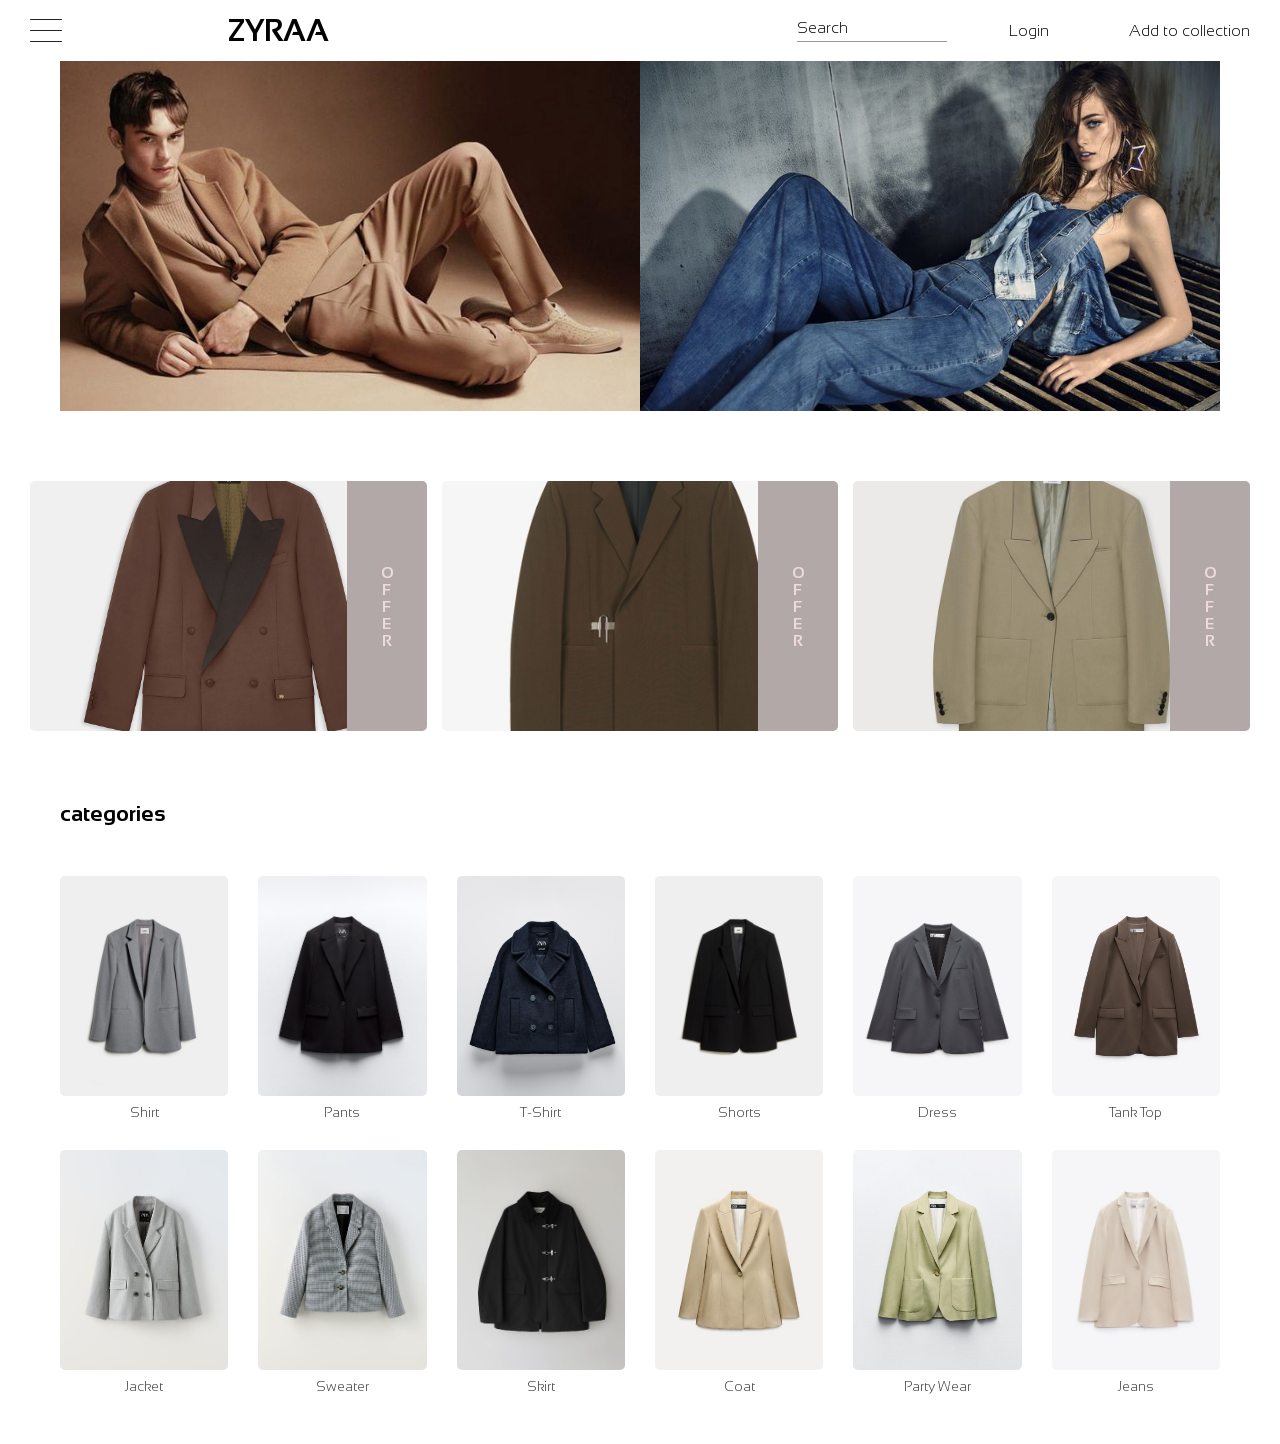
==== commit 1837122e: "Update index.html" ====
--- a/index.html
+++ b/index.html
@@ -101,6 +101,10 @@
             width: 150px;
             position: relative;
             cursor: pointer;
+        }
+        #coll-1{
+            cursor: pointer;
+            color: #000000;
         }
 
         /* Tablet View Adjustments */
@@ -727,7 +731,9 @@
             <div class="header-right" id="navMenu">
                 <p id="openSearch" class="search-trigger">Search</p>
                 <span>Login</span>
-                <span>Add to collection</span>
+                 <a href="history.html">
+                <span id="coll-1">Add to collection</span>
+                </a>
             </div>
         </header>
     </section>
@@ -736,10 +742,10 @@
     <!-- Hero Section -->
     <section class="hero">
       <div class="hero-img">
-        <img src="cats/1.jpg" alt="Model 1">
+        <img src="1.jpg" alt="Model 1">
       </div>
       <div class="hero-img">
-        <img src="cats/2.jpg" alt="Model 2">
+        <img src="2.jpg" alt="Model 2">
       </div>
     </section>
 
@@ -749,19 +755,19 @@
       <div class="offer-grid">
         <div class="offer-item">
           <div class="img-wrapper">
-            <img src="cats/offer1.jpg" alt="Offer 1">
+            <img src="15.jpg" alt="Offer 1">
             <span class="offer-strip">Offer</span>
           </div>
         </div>
         <div class="offer-item">
           <div class="img-wrapper">
-            <img src="cats/offer2.jpg" alt="Offer 2">
+            <img src="16.jpg" alt="Offer 2">
             <span class="offer-strip">Offer</span>
           </div>
         </div>
         <div class="offer-item">
           <div class="img-wrapper">
-            <img src="cats/offer3.jpg" alt="Offer 3">
+            <img src="17.jpg" alt="Offer 3">
             <span class="offer-strip">Offer</span>
           </div>
         </div>
@@ -774,73 +780,73 @@
       <div class="product-grid">
         <div class="card">
           <a href="black.html">
-            <img src="cats/cat3.jpg" alt="Shirt" class="card-img-top">
+            <img src="5.jpg" alt="Shirt" class="card-img-top">
             <span>Shirt</span>
           </a>
         </div>
         <div class="card">
           <a href="pants.html">
-            <img src="cats/cat2.jpg" alt="Pants" class="card-img-top">
+            <img src="4.jpg" alt="Pants" class="card-img-top">
             <span>Pants</span>
           </a>
         </div>
         <div class="card">
           <a href="whitetshirt.html">
-            <img src="cats/cat1.jpg" alt="T-shirt" class="card-img-top">
+            <img src="3.jpg" alt="T-shirt" class="card-img-top">
             <span>T-shirt</span>
           </a>
         </div>
         <div class="card">
           <a href="short.html">
-            <img src="cats/cat4.jpg" alt="Shorts" class="card-img-top">
+            <img src="6.jpg" alt="Shorts" class="card-img-top">
             <span>Shorts</span>
           </a>
         </div>
         <div class="card">
           <a href="dress.html">
-            <img src="cats/cat5.jpg" alt="Dress" class="card-img-top">
+            <img src="7.jpg" alt="Dress" class="card-img-top">
             <span>Dress</span>
           </a>
         </div>
         <div class="card">
           <a href="tanktop.html">
-            <img src="cats/cat6.jpg" alt="Tank Top" class="card-img-top">
+            <img src="8.jpg" alt="Tank Top" class="card-img-top">
             <span>Tank Top</span>
           </a>
         </div>
         <div class="card">
           <a href="jacket.html">
-            <img src="cats/cat7.jpg" alt="Jacket" class="card-img-top">
+            <img src="9.jpg" alt="Jacket" class="card-img-top">
             <span>Jacket</span>
           </a>
         </div>
         <div class="card">
           <a href="sweater.html">
-            <img src="cats/cat8.jpg" alt="Sweater" class="card-img-top">
+            <img src="10.jpg" alt="Sweater" class="card-img-top">
             <span>Sweater</span>
           </a>
         </div>
         <div class="card">
           <a href="skirt.html">
-            <img src="cats/cat9.jpg" alt="Skirt" class="card-img-top">
+            <img src="11.jpg" alt="Skirt" class="card-img-top">
             <span>Skirt</span>
           </a>
         </div>
         <div class="card">
           <a href="coat.html">
-            <img src="cats/cat10.jpg" alt="Shoe" class="card-img-top">
+            <img src="12.jpg" alt="Shoe" class="card-img-top">
             <span>Coat</span>
           </a>
         </div>
         <div class="card">
           <a href="partywear.html">
-            <img src="cats/cat11.jpg" alt="Party Wear" class="card-img-top">
+            <img src="13.jpg" alt="Party Wear" class="card-img-top">
             <span>Party Wear</span>
           </a>
         </div>
         <div class="card">
           <a href="Jeans.html">
-            <img src="cats/cat12.jpg" alt="Jeans" class="card-img-top">
+            <img src="14.jpg" alt="Jeans" class="card-img-top">
             <span>Jeans</span>
           </a>
         </div>
@@ -872,4 +878,4 @@
 
   </script>
 </body>
-</html>+</html>
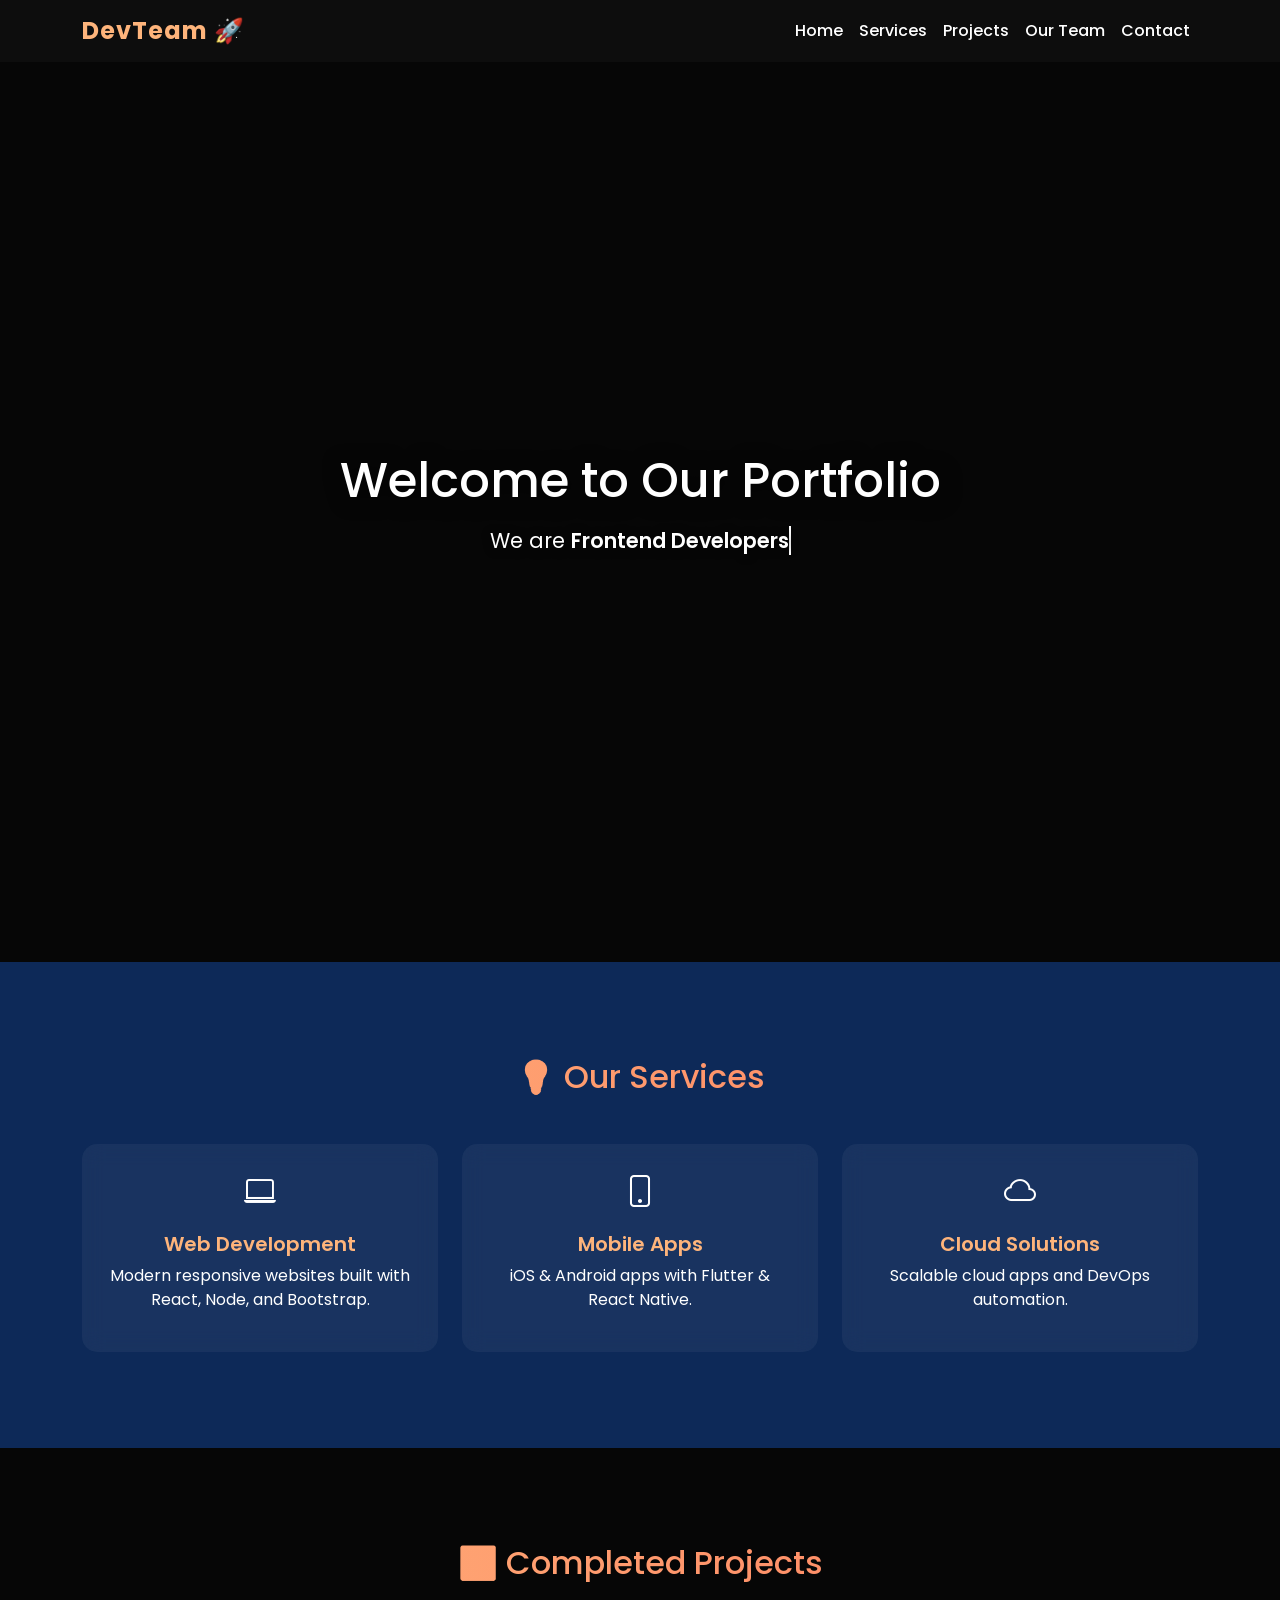
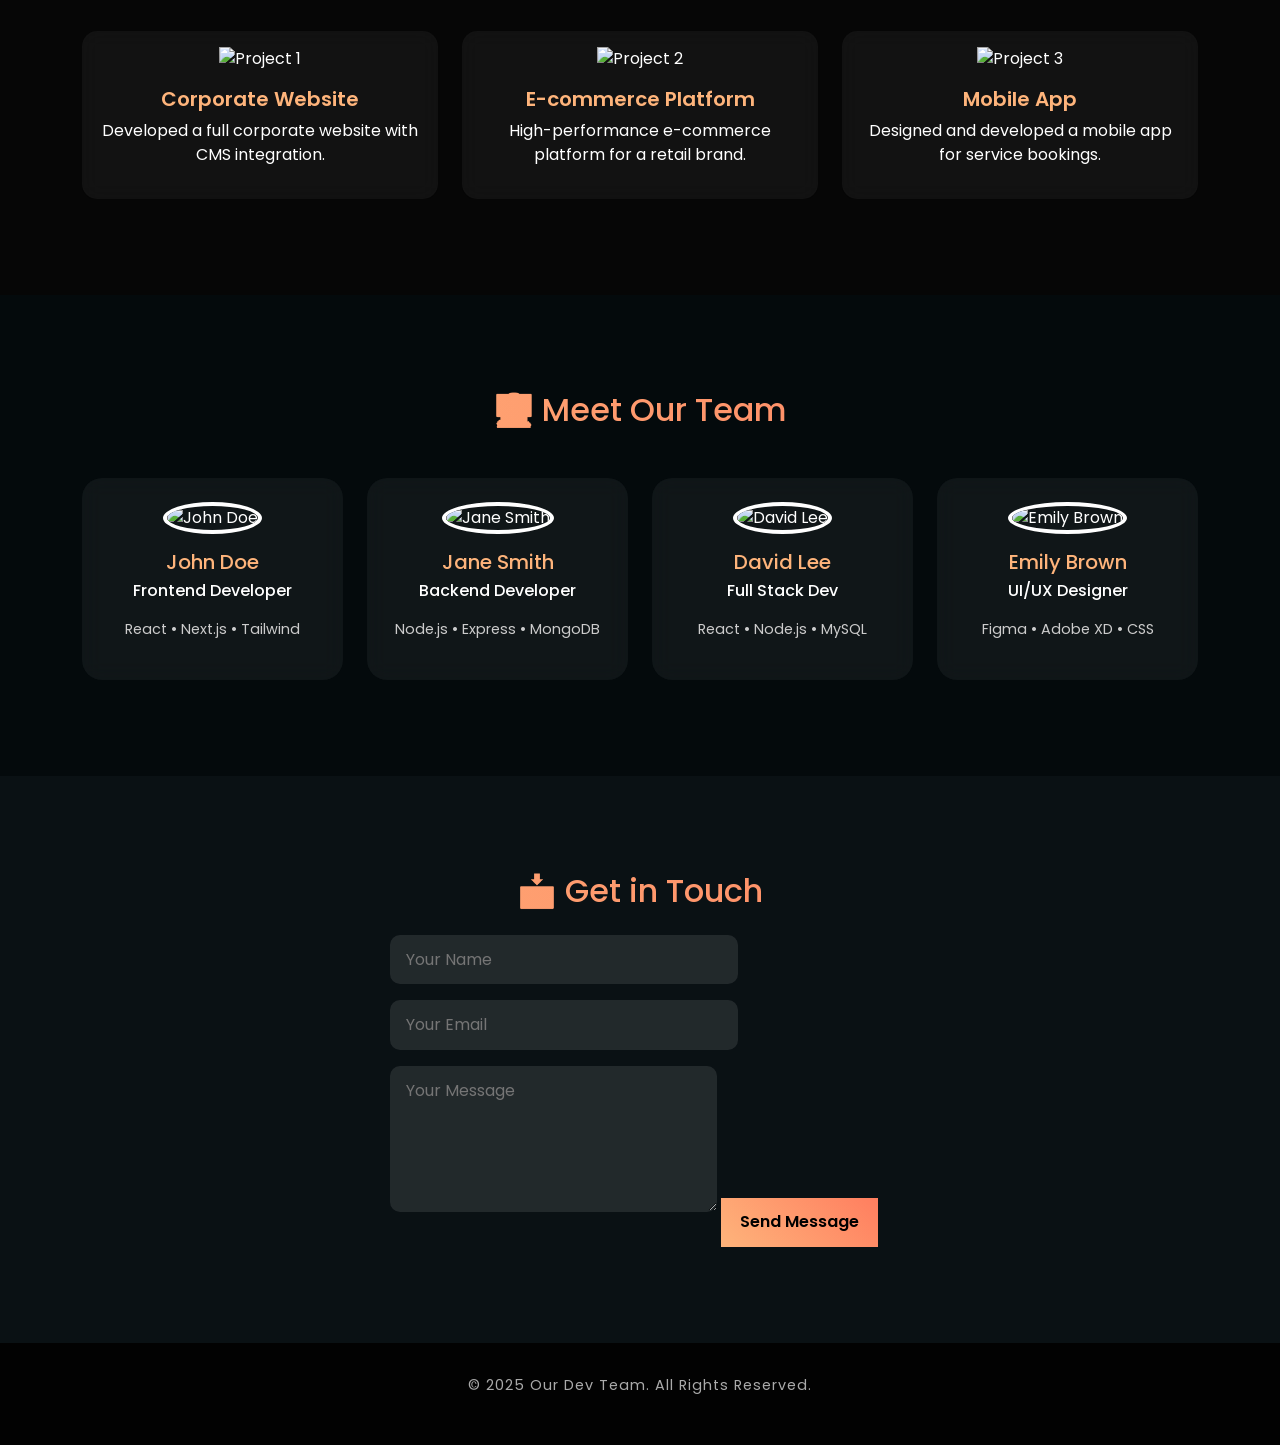
==== commit df1f6021: "Add files via upload" ====
--- a/index.html
+++ b/index.html
@@ -1,881 +1,431 @@
 <!DOCTYPE html>
 <html lang="en">
 <head>
-  <meta charset="UTF-8" />
-  <meta name="viewport" content="width=device-width, initial-scale=1.0"/>
-  <title>Zyraa Fashion</title>
-  <link href="https://fonts.googleapis.com/css2?family=Sansation:wght@300&display=swap" rel="stylesheet">
-  
-  <style>
-       * {
-            text-decoration: none;
-            box-sizing: border-box;
-            margin: 0;
-            padding: 0;
-        }
-
-        body {
-            background: #fff;
-            font-family: 'Sansation', sans-serif;
-            font-weight: 300;
-            font-style: normal;
-        }
-
-        #head {
-            margin-top: 10px;
-        }
-
-        /* Header Styling */
-        header {
-            display: flex;
-            justify-content: space-between;
-            align-items: center;
-            padding: 4px 30px;
-            background-color: #fff;
-            width: 100%;
-            position: relative;
-            z-index: 10;
-        }
-
-        .header-left {
-            display: flex;
-            align-items: center;
-            gap: 15px;
-        }
-
-        .menu-btn {
-            display: flex;
-            flex-direction: column;
-            justify-content: center;
-            align-items: center;
-            gap: 10px;
-            background: none;
-            border: none;
-            cursor: pointer;
-            padding-right: 50px;
-        }
-
-        .menu-btn .bar {
-            display: block;
-            width: 32px;
-            height: 1px;
-            background: #222;
-            border-radius: 2px;
-            transition: transform 0.4s, opacity 0.4s;
-        }
-
-        .menu-btn.active .bar:nth-child(1) {
-            transform: translateY(11px) rotate(55deg);
-        }
-
-        .menu-btn.active .bar:nth-child(2) {
-            opacity: 0;
-        }
-
-        .menu-btn.active .bar:nth-child(3) {
-            transform: translateY(-11px) rotate(-55deg);
-        }
-
-        #hello {
-            font-size: 30px;
-            font-weight: bold;
-            margin: 0;
-            padding-left: 100px;
-        }
-
-        .header-right {
-            display: flex;
-            align-items: center;
-            gap: 80px;
-        }
-
-        .header-right span {
-            cursor: pointer;
-        }
-
-        #openSearch {
-            transform: translateX(18px);
-            border-bottom: 1px solid rgba(0, 0, 0, 0.4);
-            padding-bottom: 5px;
-            display: inline-block;
-            width: 150px;
-            position: relative;
-            cursor: pointer;
-        }
-        #coll-1{
-            cursor: pointer;
-            color: #000000;
-        }
-
-        /* Tablet View Adjustments */
-        @media (min-width: 768px) and (max-width: 1024px) {
-            header {
-                padding: 4px 20px;
-            }
-
-            .header-left {
-                gap: 12px; /* Reduced spacing */
-            }
-
-            #hello {
-                font-size: 28px;
-                padding-left: 80px; /* Slightly reduced */
-            }
-
-            .header-right {
-                gap: 40px; /* Reduced spacing */
-                flex-direction: row; /* Same as desktop */
-                align-items: center;
-            }
-
-            #openSearch {
-                width: 120px;
-                transform: translateX(10px);
-                display: inline-block; /* Same as desktop */
-            }
-
-            #navMenu {
-                max-height: none; /* Always visible like desktop */
-                opacity: 1;
-                flex-direction: row; /* Horizontal layout like desktop */
-                align-items: center;
-                width: auto;
-                padding: 0;
-                background: none;
-                border-top: none;
-                overflow: visible; /* Ensure no clipping */
-            }
-
-            #navMenu > p.search-trigger,
-            #navMenu > span {
-                display: inline-block; /* Inline like desktop */
-                width: auto;
-                text-align: center;
-                font-size: 16px;
-                padding: 5px 0; /* Reduced padding */
-                border-bottom: none;
-            }
-
-            .menu-btn {
-                display: flex; /* Show menu button in tablet view like desktop */
-                padding-right: 30px; /* Reduced spacing */
-            }
-        }
-
-        /* Mobile View */
-        @media (max-width: 767px) {
-            #navMenu {
-                max-height: 0;
-                opacity: 0;
-                overflow: hidden;
-                flex-direction: column;
-                align-items: flex-start;
-                width: 100%;
-                gap: 15px;
-                padding: 0 15px;
-                background: #fff;
-                border-top: 1px solid #ddd;
-                transition: max-height 0.4s ease, opacity 0.4s ease, padding 0.3s ease;
-            }
-
-            #navMenu.show {
-                max-height: 500px;
-                opacity: 1;
-                padding: 15px;
-            }
-
-            #navMenu > p.search-trigger,
-            #navMenu > span {
-                display: block;
-                width: 100%;
-                text-align: left;
-                font-size: 16px;
-                cursor: pointer;
-                padding: 10px 0;
-                border-bottom: 1px solid #eee;
-            }
-
-            #openSearch {
-                margin: 0;
-                transform: none;
-            }
-
-            .menu-btn {
-                display: flex; /* Ensure menu button is visible in mobile view */
-            }
-
-            .header-left {
-                gap: 10px;
-            }
-
-            #hello {
-                font-size: 26px;
-                padding-left: 20px; /* Reduced padding for better alignment */
-            }
-        }
-
-        @media (max-width: 480px) {
-            header {
-                flex-direction: column;
-                align-items: flex-start;
-                text-align: left;
-                padding: 4px 10px;
-            }
-
-            .header-left {
-                width: 100%;
-                justify-content: flex-start;
-                gap: 10px;
-                padding-left: 0;
-            }
-
-            #hello {
-                font-size: 24px;
-                padding-left: 10px; /* Further reduced for small screens */
-                margin-top: 8px;
-            }
-        }
-        @media (min-width: 768px) and (max-width: 1024px) {
-    header {
-        padding: 4px 20px;
-    }
-
-    .header-left {
-        gap: 12px; /* Reduced spacing */
-    }
-
-    #hello {
-        font-size: 28px;
-        padding-left: 80px; /* Slightly reduced */
-    }
-
-    .header-right {
-        gap: 40px; /* Reduced spacing */
-        flex-direction: row; /* Horizontal layout like desktop */
-        align-items: center;
-    }
-
-    .header-right input {
-        padding-right: 30px; /* Reduced spacing */
-    }
-
-    #openSearch {
-        width: 120px;
-        transform: translateX(10px);
-        display: inline-block; /* Same as desktop */
-    }
-
-    #navMenu {
-        max-height: none; /* Always visible like desktop */
-        opacity: 1;
-        flex-direction: row; /* Horizontal layout like desktop */
-        align-items: center;
-        width: auto;
-        padding: 0;
-        background: none;
-        border-top: none;
-        overflow: visible; /* Ensure no clipping */
-    }
-
-    #navMenu > p.search-trigger,
-    #navMenu > span {
-        display: inline-block; /* Inline like desktop */
-        width: auto;
-        text-align: center;
-        font-size: 16px;
-        padding: 5px 0; /* Reduced padding */
-        border-bottom: none;
-    }
-
-    .menu-btn {
-        display: flex; /* Show menu button in tablet view like desktop */
-        padding-right: 30px; /* Reduced spacing */
-    }
-}
-    /* Hero Section */
-    .hero {
-      width: 100%;
-      max-width: 1450px;
-      height: 400px;
-      overflow: hidden;
-      margin: 0 auto;
-      margin-top: 50px;
-      display: flex;
-    }
-
-    .hero-img {
-      flex: 0.5;
-      position: relative;
-      margin: 0;
-      height: 100%;
-    }
-
-    .hero-img img {
-      width: 100%;
-      height: 100%;
-      object-fit: cover;
-      display: block;
-      vertical-align: top;
-    }
-  
-
-    /* Mobile View Adjustments */
-    @media (max-width: 767px) {
-      .hero {
-        max-width: 100%;
-        height: 200px;
-        padding: 0 10px;
-      }
-
-      .hero-img {
-        flex: 1;
-        margin: 0;
-      }
-
-      .hero-img img {
-        height: 100%;
-        max-width: 100%;
-      }
-    }
-
-    /* Offers Section */
-    .offers {
-      padding: 20px;
-      text-align: center;
-      margin-top: 50px;
-    }
-
-    .offers h1 {
-      font-size: 32px;
-      margin-bottom: 20px;
-    }
-
-    .offer-grid {
-      display: grid;
-      grid-template-columns: repeat(3, 1fr);
-      gap: 20px;
-      width: 100%;
-      max-width: 1450px;
-      margin: 0 auto;
-    }
-
-    .img-wrapper {
-      position: relative;
-      display: flex;
-    }
-
-    .offer-item img {
-      width: 100%;
-      height: 300px;
-      object-fit: cover;
-      display: block;
-      border-radius: 5px;
-    }
-
-    .offer-strip {
-      position: absolute;
-      top: 0;
-      right: 0;
-      width: 100px;
-      height: 100%;
-      background: #b1a8a7;
-      color: #eedada;
-      display: flex;
-      justify-content: center;
-      align-items: center;
-      font-size: 18px;
-      font-weight: bold;
-      text-transform: uppercase;
-      writing-mode: vertical-rl;
-      text-orientation: upright;
-      border-radius: 0 5px 5px 0;
-    }
-
-    /* Responsive Adjustments for Offer Section */
-    @media (max-width: 767px) {
-      .offer-grid {
-        grid-template-columns: 1fr;
-        max-width: 100%;
-      }
-
-      .offer-item img {
-        height: 200px;
-      }
-
-      .offer-strip {
-        width: 60px;
-        font-size: 16px;
-      }
-    }
-
-    /* Categories */
-    .categories {
-      padding: 50px; /* From sample */
-      gap: 20px; /* From sample */
-    }
-
-    .categories h2 {
-      margin-bottom: 50px; /* From sample */
-      font-size: 22px;
-      text-transform: lowercase; /* From sample */
-    }
-
-    .product-grid {
-      display: grid;
-      grid-template-columns: repeat(6, 1fr); /* 6 images per row */
-      gap: 45px; /* From sample .grid */
-      width: 100%;
-      max-width: 1450px; /* Match hero and offer sections */
-      margin: 0 auto;
-    }
-
-    .card {
-      border-radius: 12px;
-      border: none;
-      transition: transform 0.3s, box-shadow 0.3s;
-    }
-
-    .card:hover {
-      transform: translateY(-5px);
-      box-shadow: 0 8px 20px rgba(0,0,0,0.1);
-    }
-
-    .card-img-top {
-      width: 100%;
-      height: 250px;
-      object-fit: cover;
-      border-radius: 5px; /* From sample .grid img */
-      background: #fff; /* From sample .product-grid img */
-    }
-
-    .product-grid span {
-      display: block;
-      margin-top: 5px;
-      font-size: 14px;
-      text-align: center;
-      color: #333;
-      text-transform: capitalize;
-    }
-
-    /* Responsive Adjustments for Categories */
-    @media (max-width: 576px) {
-      .product-grid {
-        grid-template-columns: 1fr; /* Single column on small screens */
-        gap: 20px; /* From sample .product-grid */
-      }
-      .card-img-top {
-        height: 180px;
-      }
-    }
-
-    @media (min-width: 577px) and (max-width: 767px) {
-      .product-grid {
-        grid-template-columns: repeat(2, 1fr); /* 2 columns on tablet */
-        gap: 20px; /* From sample .product-grid */
-      }
-      .card-img-top {
-        height: 200px;
-      }
-    }
-
-    @media (min-width: 768px) and (max-width: 991px) {
-      .product-grid {
-        grid-template-columns: repeat(3, 1fr); /* 3 columns for medium screens */
-        gap: 20px; /* From sample .product-grid */
-      }
-      .card-img-top {
-        height: 200px;
-      }
-    }
-
-    @media (min-width: 992px) {
-      .product-grid {
-        grid-template-columns: repeat(6, 1fr); /* 6 columns for large screens */
-        gap: 45px; /* From sample .grid */
-      }
-      .card-img-top {
-        height: 260px;
-      }
-    }
-
-    /* Placeholder for missing images */
-    .placeholder {
-      background-color: #ccc;
-      width: 150px;
-      height: 150px;
-    }
-
-    /* Wrapper for Vertical Stacking */
-    .main-content {
-      padding: 0 10px;
-      max-width: 100%;
-    }
-
-
-@media (min-width: 1024px) and (max-width: 1440px) {
-  .hero {
-    display: flex;
-    justify-content: center; /* center the two images */
-  
-    max-width: 1200px; /* shrink the hero container */
-    height: 400px; /* keep height same as desktop */
-    margin: 10px auto 0 auto;
-  }
-
-  .hero-img {
-    flex: 1; /* equal width */
-    max-width: 580px; /* make each image shrink */
-  }
-
-  .hero-img img {
-    width: 100%;
-    height: 100%;
-    object-fit: cover; /* keep aspect ratio */
-  }
-}
-
-
-
-    /* Adjustments for 1024px (laptop screens) */
-@media (min-width: 992px) and (max-width: 1440px) {
-  
-
-  /* Hero section */
-  .hero {
-    height: 350px; /* slightly shorter to fit screen */
-  }
-  .hero-img img {
-    object-fit: cover; /* ensures no zoomed effect */
-  }
-
-  /* Offers section */
-  .offer-grid {
-    gap: 15px; /* slightly reduce spacing */
-  }
-  .offer-item img {
-    height: 250px; /* adjust to fit screen better */
-  }
-  .offer-strip {
-    width: 80px; /* narrower strip for smaller screen */
-    font-size: 16px;
-  }
-
-  /* Categories */
-  .product-grid {
-    gap: 30px; /* reduce spacing between cards */
-  }
-  .card-img-top {
-    height: 220px; /* adjust to fit screen better */
-  }
-}
-
-
-/* Hero Section for 768px - no gap, same look as desktop */
-@media (max-width: 769px) {
-  .hero {
-    max-width: 1200px; /* Shrink container to fit screen */
-    height: 230px;      /* Reduce height */
-    margin: 50px auto 0 auto;
-    display: flex;
-    gap: 0;             /* No space between images */
-  }
-
-  .hero-img {
-    flex: 1;            /* Equal width for both images */
-    max-width: 50%;     /* Each takes half of hero container */
-    height: 100%;
-  }
-
-  .hero-img img {
-    width: 100%;
-    height: 100%;
-    object-fit: cover;  /* Keep image aspect ratio */
-    display: block;
-  }
-}
-
-
-/* Hero Section for 425px */
-@media (max-width: 426px) {
-  .hero {
-    max-width: 100%;
-    height: 130px;  /* Adjust height */
-    margin: 50px auto 0 auto;
-    display: flex;
-    gap: 0;         /* No space between images */
-  }
-
-  .hero-img {
-    flex: 1;        /* Equal width for both images */
-    max-width: 50%; /* Each takes half */
-    height: 100%;
-  }
-
-  .hero-img img {
-    width: 100%;
-    height: 100%;
-    object-fit: cover;
-    display: block;
-  }
-}
-
-/* Hero Section for 375px */
-@media (max-width: 376px) {
-  .hero {
-    max-width: 100%;
-    height: 130px;  /* Slightly smaller height */
-    margin: 50px auto 0 auto;
-    display: flex;
-    gap: 0;         /* No space between images */
-  }
-
-  .hero-img {
-    flex: 1;
-    max-width: 50%;
-    height: 100%;
-  }
-
-  .hero-img img {
-    width: 100%;
-    height: 100%;
-    object-fit: cover;
-    display: block;
-  }
-}
-
-/* Hero Section for 320px */
-@media (max-width: 321px) {
-  .hero {
-    max-width: 100%;
-    height: 100px;  /* Smallest height */
-    margin: 50px auto 0 auto;
-    display: flex;
-    gap: 0;
-  }
-
-  .hero-img {
-    flex: 1;
-    max-width: 50%;
-    height: 100%;
-  }
-
-  .hero-img img {
-    width: 100%;
-    height: 100%;
-    object-fit: cover;
-    display: block;
-  }
-}
-
-/* Offer Section - Mobile View (3 in a row) */
-@media (max-width: 769px) {
-  .offer-grid {
-    display: grid;
-    grid-template-columns: repeat(3, 1fr); /* 3 columns */
-    gap: 10px; /* optional spacing */
-    max-width: 100%;
-    margin: 0 auto;
-  }
-
-  .offer-item img {
-    height: 100px; /* adjust height for smaller screen */
-    object-fit: cover;
-    border-radius: 5px;
-  }
-
-  .offer-strip {
-    width: 40px; /* smaller strip for mobile */
-    font-size: 12px;
-  }
-}
-
-/* Categories - Mobile View (2 images per row) */
-@media (max-width: 767px) {
-  .product-grid {
-    display: grid;
-    grid-template-columns: repeat(2, 1fr); /* 2 columns */
-    gap: 15px; /* spacing between cards */
-    max-width: 100%;
-    margin: 0 auto;
-  }
-
-  .card-img-top {
-    height: 150px; /* adjust height for smaller screens */
-    object-fit: cover;
-    border-radius: 5px;
-  }
-
-  .product-grid span {
-    font-size: 12px; /* smaller text for mobile */
-  }
-}
-
-
-
-
-  </style>
+<meta charset="UTF-8">
+<meta name="viewport" content="width=device-width, initial-scale=1.0">
+<title>Dev Team Portfolio</title>
+
+<!-- Google Fonts -->
+<link href="https://fonts.googleapis.com/css2?family=Poppins:wght@300;500;700&display=swap" rel="stylesheet">
+
+<!-- Bootstrap -->
+<link href="https://cdn.jsdelivr.net/npm/bootstrap@5.3.2/dist/css/bootstrap.min.css" rel="stylesheet">
+<link rel="stylesheet" href="https://cdn.jsdelivr.net/npm/bootstrap-icons@1.10.5/font/bootstrap-icons.css">
+
+<!-- AOS Animations -->
+<link rel="stylesheet" href="https://unpkg.com/aos@2.3.1/dist/aos.css"/>
+
+<style>
+body{
+    font-family:'Poppins',sans-serif;
+    margin:0;
+    scroll-behavior:smooth;
+    background:#0d0d0d;
+    color:#fff;
+}
+a{text-decoration:none;}
+h2{
+    background:linear-gradient(90deg,#feb47b,#ff7e5f);
+    -webkit-background-clip:text;
+    -webkit-text-fill-color:transparent;
+}
+
+/* Navbar */
+nav{
+    transition:.5s;
+    background:transparent;
+    padding:.8rem 1rem;
+    z-index:1000;
+    position:fixed;
+    width:100%;
+}
+nav.scrolled{
+    background:rgba(0,0,0,0.85);
+    box-shadow:0 5px 25px rgba(0,0,0,0.5);
+}
+nav .navbar-brand{
+    color:#feb47b;
+    font-weight:700;
+    letter-spacing:1px;
+    font-size:1.5rem;
+}
+nav .nav-link{
+    color:#fff;
+    font-weight:500;
+    transition:.3s;
+}
+nav .nav-link:hover{
+    color:#ff7e5f;
+    letter-spacing:2px;
+    transform:scale(1.05);
+}
+
+/* Hero Section with Background Image */
+#home{
+    min-height:100vh;
+    display:flex;
+    align-items:center;
+    justify-content:center;
+    text-align:center;
+    position:relative;
+    background: url('https://images.unsplash.com/photo-1507525428034-b723cf961d3e?auto=format&fit=crop&w=1950&q=80') center/cover no-repeat;
+    background-attachment: fixed;
+}
+#home .overlay{
+    position:absolute;
+    top:0; left:0; width:100%; height:100%;
+    background:rgba(0,0,0,0.5);
+    z-index:1;
+}
+#home .content{
+    position:relative;
+    z-index:2;
+    animation:fadeSlideIn 2s ease-out;
+}
+#home h1{
+    font-size:3rem;
+    text-shadow:2px 2px 20px rgba(0,0,0,0.7);
+}
+#home p{
+    font-size:1.3rem;
+    margin-top:1rem;
+    text-shadow:1px 1px 10px rgba(0,0,0,0.6);
+}
+.typed-text{
+    border-right:.1em solid #fff;
+    font-weight:600;
+}
+@keyframes fadeSlideIn{
+    0%{opacity:0;transform:translateY(-50px);}
+    100%{opacity:1;transform:translateY(0);}
+}
+
+/* Cards */
+.card, .service-card, .project-card, .team-card{
+    background:rgba(255,255,255,0.05);
+    backdrop-filter:blur(10px);
+    border-radius:15px;
+    overflow:hidden;
+    transition:.5s;
+}
+.card:hover, .service-card:hover, .project-card:hover, .team-card:hover{
+    transform:translateY(-10px) scale(1.05);
+    box-shadow:0 25px 50px rgba(0,0,0,0.7);
+}
+
+/* Sections */
+section{
+    padding:6rem 2rem;
+    position:relative;
+}
+
+/* Services */
+#services{
+    background:#2575fc url('https://images.unsplash.com/photo-1508780709619-79562169bc64?auto=format&fit=crop&w=1950&q=80') center/cover no-repeat;
+    color:#fff;
+}
+#services::after{
+    content:"";
+    position:absolute;top:0;left:0;width:100%;height:100%;
+    background:rgba(0,0,0,0.65);
+}
+#services .container{position:relative; z-index:1;}
+.service-card i{
+    transition:.5s;
+    font-size:2rem;
+    color:#fff;
+}
+.service-card:hover i{
+    transform:scale(1.6) rotate(15deg);
+    color:#ff7e5f;
+}
+.service-card h5{
+    margin-top:1rem;
+    color:#feb47b;
+    font-weight:600;
+}
+
+/* Projects Section */
+#projects{
+    background: url('https://images.unsplash.com/photo-1531746790731-6c087fecd65a?auto=format&fit=crop&w=1950&q=80') center/cover no-repeat;
+    color:#fff;
+    position:relative;
+}
+#projects::after{
+    content:"";
+    position:absolute;
+    top:0; left:0;
+    width:100%; height:100%;
+    background: rgba(0,0,0,0.5);
+    z-index:0;
+}
+#projects .container{
+    position:relative; z-index:1;
+}
+.project-card img{
+    width:100%;
+    height:200px;
+    object-fit:cover;
+    transition:transform .6s ease;
+}
+.project-card:hover img{
+    transform:scale(1.1);
+}
+.project-card h5{
+    margin-top:1rem;
+    color:#feb47b;
+    font-weight:600;
+}
+
+/* Team Section */
+#team{
+    background:#0f2027 url('https://images.unsplash.com/photo-1498050108023-c5249f4df085?auto=format&fit=crop&w=1950&q=80') center/cover no-repeat;
+    color:#fff;
+}
+#team::after{
+    content:"";
+    position:absolute;top:0;left:0;width:100%;height:100%;
+    background:rgba(0,0,0,0.7);
+}
+#team .container{position:relative; z-index:1;}
+.team-card{
+    padding:1rem;
+    border-radius:20px;
+    text-align:center;
+    transition:.5s;
+}
+.team-card img{
+    width:150px;
+    height:150px;
+    border-radius:50%;
+    border:4px solid #fff;
+    margin-bottom:1rem;
+    object-fit:cover;
+    transition:.5s;
+}
+.team-card:hover img{
+    transform:scale(1.2) rotate(-10deg);
+}
+.team-card h5{
+    color:#feb47b;
+    margin-bottom:.3rem;
+}
+.team-card p.role{
+    color:#fff;
+    font-weight:500;
+}
+.team-card p.skills{
+    color:#ccc;
+    font-size:.9rem;
+}
+
+/* Contact */
+#contact{
+    background:#203a43 url('https://images.unsplash.com/photo-1504384308090-c894fdcc538d?auto=format&fit=crop&w=1950&q=80') center/cover no-repeat;
+}
+#contact::after{
+    content:"";
+    position:absolute;top:0;left:0;width:100%;height:100%;
+    background:rgba(0,0,0,0.7);
+}
+#contact .container{position:relative;z-index:1;color:#fff;}
+#contact input,#contact textarea{
+    background:rgba(255,255,255,0.1);
+    border:none;border-radius:10px;color:#fff;padding:.8rem 1rem;margin-bottom:1rem;
+    transition:.3s, box-shadow .3s;
+}
+#contact input:focus,#contact textarea:focus{
+    background:rgba(255,255,255,0.2);
+    transform:scale(1.03);
+    outline:none;
+    box-shadow:0 0 20px #ff7e5f;
+}
+#contact button{
+    background:linear-gradient(45deg,#feb47b,#ff7e5f);
+    border:none;color:#000;padding:.8rem 1.2rem;font-weight:600;transition:.3s;
+}
+#contact button:hover{
+    color:#fff;transform:scale(1.08);box-shadow:0 0 25px #ff7e5f;
+}
+
+/* Footer */
+footer{
+    background:rgba(0,0,0,0.85);color:#aaa;padding:2rem;text-align:center;letter-spacing:1px;font-size:.9rem;
+}
+
+/* Responsive */
+@media(max-width:768px){
+    #home h1{font-size:2.2rem;} 
+    #home p{font-size:1rem;}
+    .team-card img{width:120px;height:120px;}
+}
+</style>
 </head>
 <body>
-  <section id="head">
-        <header>
-            <div class="header-left">
-                <div class="menu">
-                    <button id="menu-btn" class="menu-btn">
-                        <span class="bar"></span>
-                        <span class="bar"></span>
-                        <span class="bar"></span>
-                    </button>
-                </div>
-                <h1 id="hello">ZYRAA</h1>
-            </div>
-            <div class="header-right" id="navMenu">
-                <p id="openSearch" class="search-trigger">Search</p>
-                <span>Login</span>
-                 <a href="history.html">
-                <span id="coll-1">Add to collection</span>
-                </a>
-            </div>
-        </header>
-    </section>
-
-  <div class="main-content">
-    <!-- Hero Section -->
-    <section class="hero">
-      <div class="hero-img">
-        <img src="1.jpg" alt="Model 1">
-      </div>
-      <div class="hero-img">
-        <img src="2.jpg" alt="Model 2">
-      </div>
-    </section>
-
-    <!-- Offers Section -->
-    <section class="offers">
-    
-      <div class="offer-grid">
-        <div class="offer-item">
-          <div class="img-wrapper">
-            <img src="15.jpg" alt="Offer 1">
-            <span class="offer-strip">Offer</span>
-          </div>
-        </div>
-        <div class="offer-item">
-          <div class="img-wrapper">
-            <img src="16.jpg" alt="Offer 2">
-            <span class="offer-strip">Offer</span>
-          </div>
-        </div>
-        <div class="offer-item">
-          <div class="img-wrapper">
-            <img src="17.jpg" alt="Offer 3">
-            <span class="offer-strip">Offer</span>
-          </div>
-        </div>
-      </div>
-    </section>
-
-    <!-- Categories Section -->
-    <section class="categories">
-      <h2>categories</h2>
-      <div class="product-grid">
-        <div class="card">
-          <a href="black.html">
-            <img src="5.jpg" alt="Shirt" class="card-img-top">
-            <span>Shirt</span>
-          </a>
-        </div>
-        <div class="card">
-          <a href="pants.html">
-            <img src="4.jpg" alt="Pants" class="card-img-top">
-            <span>Pants</span>
-          </a>
-        </div>
-        <div class="card">
-          <a href="whitetshirt.html">
-            <img src="3.jpg" alt="T-shirt" class="card-img-top">
-            <span>T-shirt</span>
-          </a>
-        </div>
-        <div class="card">
-          <a href="short.html">
-            <img src="6.jpg" alt="Shorts" class="card-img-top">
-            <span>Shorts</span>
-          </a>
-        </div>
-        <div class="card">
-          <a href="dress.html">
-            <img src="7.jpg" alt="Dress" class="card-img-top">
-            <span>Dress</span>
-          </a>
-        </div>
-        <div class="card">
-          <a href="tanktop.html">
-            <img src="8.jpg" alt="Tank Top" class="card-img-top">
-            <span>Tank Top</span>
-          </a>
-        </div>
-        <div class="card">
-          <a href="jacket.html">
-            <img src="9.jpg" alt="Jacket" class="card-img-top">
-            <span>Jacket</span>
-          </a>
-        </div>
-        <div class="card">
-          <a href="sweater.html">
-            <img src="10.jpg" alt="Sweater" class="card-img-top">
-            <span>Sweater</span>
-          </a>
-        </div>
-        <div class="card">
-          <a href="skirt.html">
-            <img src="11.jpg" alt="Skirt" class="card-img-top">
-            <span>Skirt</span>
-          </a>
-        </div>
-        <div class="card">
-          <a href="coat.html">
-            <img src="12.jpg" alt="Shoe" class="card-img-top">
-            <span>Coat</span>
-          </a>
-        </div>
-        <div class="card">
-          <a href="partywear.html">
-            <img src="13.jpg" alt="Party Wear" class="card-img-top">
-            <span>Party Wear</span>
-          </a>
-        </div>
-        <div class="card">
-          <a href="Jeans.html">
-            <img src="14.jpg" alt="Jeans" class="card-img-top">
-            <span>Jeans</span>
-          </a>
-        </div>
-      </div>
-    </section>
+
+<!-- Navbar -->
+<nav class="navbar navbar-expand-lg">
+<div class="container">
+<a class="navbar-brand" href="#">DevTeam 🚀</a>
+<button class="navbar-toggler" type="button" data-bs-toggle="collapse" data-bs-target="#navbarNav">
+<span class="navbar-toggler-icon"></span>
+</button>
+<div class="collapse navbar-collapse justify-content-end" id="navbarNav">
+<ul class="navbar-nav">
+<li class="nav-item"><a class="nav-link" href="#home">Home</a></li>
+<li class="nav-item"><a class="nav-link" href="#services">Services</a></li>
+<li class="nav-item"><a class="nav-link" href="#projects">Projects</a></li>
+<li class="nav-item"><a class="nav-link" href="#team">Our Team</a></li>
+<li class="nav-item"><a class="nav-link" href="#contact">Contact</a></li>
+</ul>
+</div>
+</div>
+</nav>
+
+<!-- Hero Section -->
+<section id="home">
+  <div class="overlay"></div>
+  <div class="content text-center" data-aos="fade-down" data-aos-duration="1500">
+    <h1 data-aos="fade-right" data-aos-delay="200">Welcome to Our Portfolio</h1>
+    <p data-aos="fade-left" data-aos-delay="400">We are <span class="typed-text"></span></p>
   </div>
-
-
-  
-  <script>
-    document.getElementById('menu-btn').addEventListener('click', function () {
-            this.classList.toggle('active');
-            document.getElementById('navMenu').classList.toggle('show');
-        });
-
-        document.getElementById("openSearch").addEventListener("click", function() {
-            window.location.href = "search.html";
-        });
-
-        document.querySelectorAll('#navMenu > span, #navMenu > p').forEach(item => {
-            item.addEventListener('click', () => {
-                if (window.innerWidth <= 767) {
-                    document.getElementById('navMenu').classList.remove('show');
-                    document.getElementById('menu-btn').classList.remove('active');
-                }
-            });
-        });
-
-
-  </script>
+</section>
+
+<!-- Services Section -->
+<section id="services">
+<div class="container text-center" data-aos="fade-up" data-aos-duration="1200">
+<h2 class="mb-5" data-aos="zoom-in">💡 Our Services</h2>
+<div class="row g-4">
+<div class="col-md-4" data-aos="flip-left" data-aos-delay="100">
+<div class="service-card p-4">
+<i class="bi bi-laptop"></i>
+<h5 data-aos="fade-up" data-aos-delay="150">Web Development</h5>
+<p data-aos="fade-up" data-aos-delay="200">Modern responsive websites built with React, Node, and Bootstrap.</p>
+</div>
+</div>
+<div class="col-md-4" data-aos="flip-up" data-aos-delay="200">
+<div class="service-card p-4">
+<i class="bi bi-phone"></i>
+<h5 data-aos="fade-up" data-aos-delay="250">Mobile Apps</h5>
+<p data-aos="fade-up" data-aos-delay="300">iOS & Android apps with Flutter & React Native.</p>
+</div>
+</div>
+<div class="col-md-4" data-aos="flip-right" data-aos-delay="300">
+<div class="service-card p-4">
+<i class="bi bi-cloud"></i>
+<h5 data-aos="fade-up" data-aos-delay="350">Cloud Solutions</h5>
+<p data-aos="fade-up" data-aos-delay="400">Scalable cloud apps and DevOps automation.</p>
+</div>
+</div>
+</div>
+</div>
+</section>
+
+<!-- Projects Section -->
+<section id="projects">
+<div class="container text-center" data-aos="fade-up" data-aos-duration="1200">
+<h2 class="mb-5" data-aos="fade-down">✅ Completed Projects</h2>
+<div class="row g-4">
+<div class="col-md-4" data-aos="fade-up" data-aos-delay="100">
+<div class="project-card p-3">
+<img src="https://via.placeholder.com/400x200" alt="Project 1">
+<h5>Corporate Website</h5>
+<p>Developed a full corporate website with CMS integration.</p>
+</div>
+</div>
+<div class="col-md-4" data-aos="fade-up" data-aos-delay="200">
+<div class="project-card p-3">
+<img src="https://via.placeholder.com/400x200" alt="Project 2">
+<h5>E-commerce Platform</h5>
+<p>High-performance e-commerce platform for a retail brand.</p>
+</div>
+</div>
+<div class="col-md-4" data-aos="fade-up" data-aos-delay="300">
+<div class="project-card p-3">
+<img src="https://via.placeholder.com/400x200" alt="Project 3">
+<h5>Mobile App</h5>
+<p>Designed and developed a mobile app for service bookings.</p>
+</div>
+</div>
+</div>
+</div>
+</section>
+
+<!-- Team Section -->
+<section id="team">
+<div class="container text-center" data-aos="fade-up" data-aos-duration="1200">
+<h2 class="mb-5" data-aos="fade-down">👨‍💻 Meet Our Team</h2>
+<div class="row g-4 justify-content-center">
+<div class="col-md-3" data-aos="flip-left">
+<div class="team-card p-4">
+<img src="https://via.placeholder.com/150" alt="John Doe">
+<h5>John Doe</h5>
+<p class="role">Frontend Developer</p>
+<p class="skills">React • Next.js • Tailwind</p>
+</div>
+</div>
+<div class="col-md-3" data-aos="flip-right">
+<div class="team-card p-4">
+<img src="https://via.placeholder.com/150" alt="Jane Smith">
+<h5>Jane Smith</h5>
+<p class="role">Backend Developer</p>
+<p class="skills">Node.js • Express • MongoDB</p>
+</div>
+</div>
+<div class="col-md-3" data-aos="zoom-in">
+<div class="team-card p-4">
+<img src="https://via.placeholder.com/150" alt="David Lee">
+<h5>David Lee</h5>
+<p class="role">Full Stack Dev</p>
+<p class="skills">React • Node.js • MySQL</p>
+</div>
+</div>
+<div class="col-md-3" data-aos="zoom-in-up">
+<div class="team-card p-4">
+<img src="https://via.placeholder.com/150" alt="Emily Brown">
+<h5>Emily Brown</h5>
+<p class="role">UI/UX Designer</p>
+<p class="skills">Figma • Adobe XD • CSS</p>
+</div>
+</div>
+</div>
+</div>
+</section>
+
+<!-- Contact Section -->
+<section id="contact">
+<div class="container" data-aos="fade-up" data-aos-duration="1200">
+<h2 class="mb-4 text-center" data-aos="fade-down">📩 Get in Touch</h2>
+<form class="mx-auto" style="max-width:500px;" data-aos="fade-up" data-aos-delay="200">
+<input type="text" placeholder="Your Name" required>
+<input type="email" placeholder="Your Email" required>
+<textarea rows="5" placeholder="Your Message" required></textarea>
+<button type="submit">Send Message</button>
+</form>
+</div>
+</section>
+
+<!-- Footer -->
+<footer>
+<p>© 2025 Our Dev Team. All Rights Reserved.</p>
+</footer>
+
+<script src="https://cdn.jsdelivr.net/npm/bootstrap@5.3.2/dist/js/bootstrap.bundle.min.js"></script>
+<script src="https://unpkg.com/aos@2.3.1/dist/aos.js"></script>
+<script>
+AOS.init({duration:1200,once:true});
+
+// Navbar scroll
+const nav=document.querySelector("nav");
+window.addEventListener("scroll",()=>{window.scrollY>50?nav.classList.add("scrolled"):nav.classList.remove("scrolled");});
+
+// Typed text
+const roles = ["Frontend Developers","Backend Developers","UI/UX Designers","Full Stack Devs"];
+let i=0,j=0;
+const txtElement=document.querySelector(".typed-text");
+function type(){if(i<roles.length){if(j<roles[i].length){txtElement.textContent+=roles[i][j];j++;setTimeout(type,100);}else{setTimeout(erase,1500);}}else{i=0;type();}}
+function erase(){if(j>0){txtElement.textContent=roles[i].substring(0,j-1);j--;setTimeout(erase,50);}else{i++;type();}}
+type();
+</script>
 </body>
 </html>
